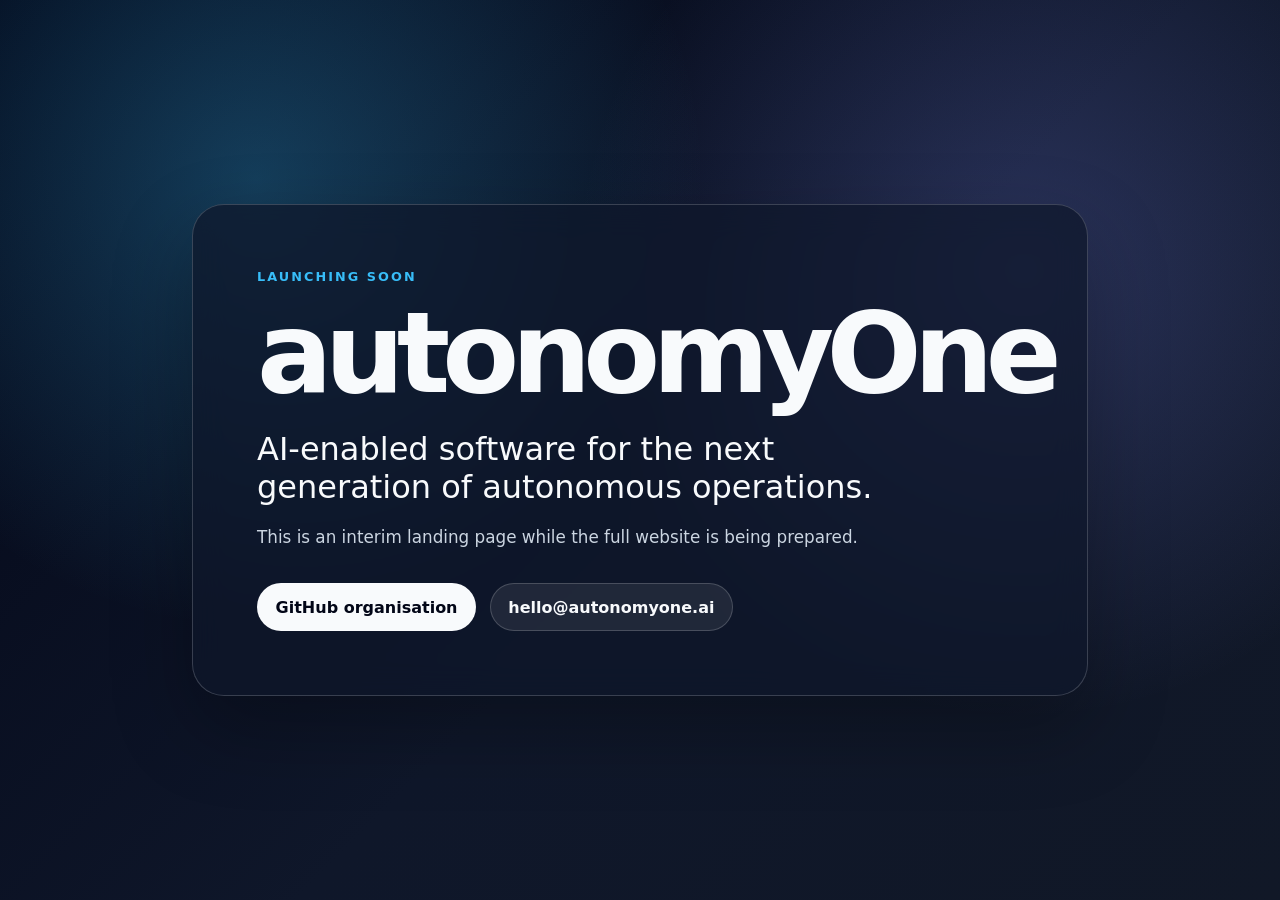
==== index.html @ 29d01a68 "chore: initial setup" ====
<!doctype html>
<html lang="en">
<head>
  <meta charset="utf-8">
  <meta name="viewport" content="width=device-width, initial-scale=1">
  <title>autonomyOne</title>
  <meta name="description" content="autonomyOne is building AI-enabled software. Our website is launching soon.">
  <meta property="og:title" content="autonomyOne">
  <meta property="og:description" content="AI-enabled software. Website launching soon.">
  <meta property="og:type" content="website">
  <meta property="og:url" content="https://autonomyone.ai/">
  <meta name="theme-color" content="#0f172a">
  <link rel="canonical" href="https://autonomyone.ai/">
  <link rel="stylesheet" href="styles.css">
</head>
<body>
  <main class="page-shell">
    <section class="hero" aria-labelledby="site-title">
      <p class="eyebrow">Launching soon</p>
      <h1 id="site-title">autonomyOne</h1>
      <p class="lede">AI-enabled software for the next generation of autonomous operations.</p>
      <p class="supporting">This is an interim landing page while the full website is being prepared.</p>
      <div class="actions" aria-label="Links">
        <a class="button primary" href="https://github.com/autonomyOne" rel="noopener">GitHub organisation</a>
        <a class="button secondary" href="mailto:hello@autonomyone.ai">hello@autonomyone.ai</a>
      </div>
    </section>
  </main>
</body>
</html>
---- styles.css ----
:root {
  color-scheme: light dark;
  --bg: #0f172a;
  --panel: rgba(15, 23, 42, 0.72);
  --text: #f8fafc;
  --muted: #cbd5e1;
  --accent: #38bdf8;
  --border: rgba(255, 255, 255, 0.18);
}

* {
  box-sizing: border-box;
}

body {
  margin: 0;
  min-height: 100vh;
  font-family: Inter, ui-sans-serif, system-ui, -apple-system, BlinkMacSystemFont, "Segoe UI", sans-serif;
  color: var(--text);
  background:
    radial-gradient(circle at 20% 20%, rgba(56, 189, 248, 0.28), transparent 28rem),
    radial-gradient(circle at 80% 30%, rgba(129, 140, 248, 0.24), transparent 28rem),
    linear-gradient(135deg, #020617 0%, var(--bg) 55%, #111827 100%);
}

.page-shell {
  min-height: 100vh;
  display: grid;
  place-items: center;
  padding: 2rem;
}

.hero {
  width: min(100%, 56rem);
  padding: clamp(2rem, 5vw, 4.5rem);
  border: 1px solid var(--border);
  border-radius: 2rem;
  background: var(--panel);
  box-shadow: 0 2rem 5rem rgba(0, 0, 0, 0.28);
  backdrop-filter: blur(16px);
}

.eyebrow {
  margin: 0 0 1rem;
  color: var(--accent);
  font-size: 0.8rem;
  font-weight: 700;
  letter-spacing: 0.16em;
  text-transform: uppercase;
}

h1 {
  margin: 0;
  font-size: clamp(3rem, 9vw, 7rem);
  line-height: 0.95;
  letter-spacing: -0.07em;
}

.lede {
  max-width: 42rem;
  margin: 1.5rem 0 0;
  font-size: clamp(1.3rem, 2.5vw, 2rem);
  line-height: 1.2;
}

.supporting {
  max-width: 38rem;
  margin: 1rem 0 0;
  color: var(--muted);
  font-size: 1.05rem;
  line-height: 1.7;
}

.actions {
  display: flex;
  flex-wrap: wrap;
  gap: 0.85rem;
  margin-top: 2rem;
}

.button {
  display: inline-flex;
  align-items: center;
  justify-content: center;
  min-height: 3rem;
  padding: 0.75rem 1.1rem;
  border: 1px solid var(--border);
  border-radius: 999px;
  color: var(--text);
  text-decoration: none;
  font-weight: 700;
}

.button.primary {
  background: var(--text);
  color: #020617;
}

.button.secondary {
  background: rgba(255, 255, 255, 0.08);
}

.button:focus-visible {
  outline: 3px solid var(--accent);
  outline-offset: 4px;
}

@media (max-width: 40rem) {
  .page-shell {
    padding: 1rem;
  }

  .hero {
    border-radius: 1.25rem;
  }

  .button {
    width: 100%;
  }
}
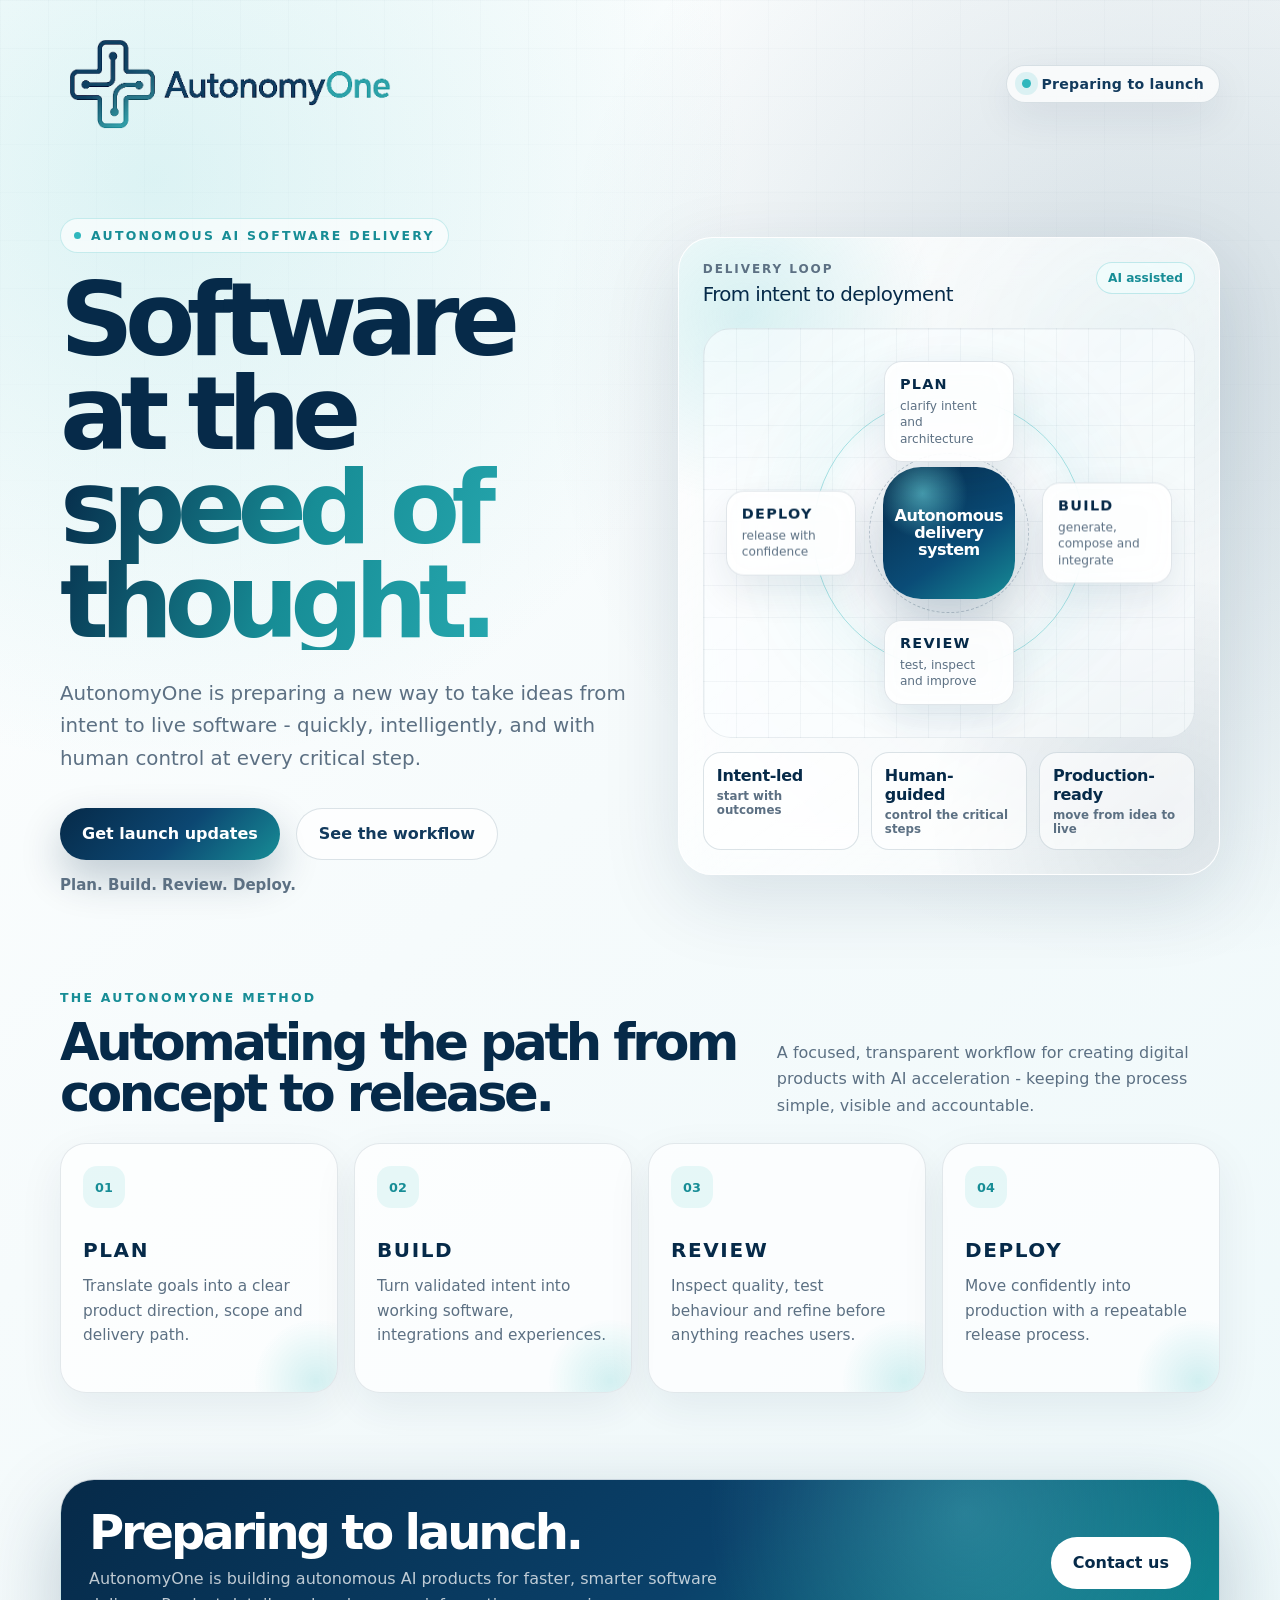
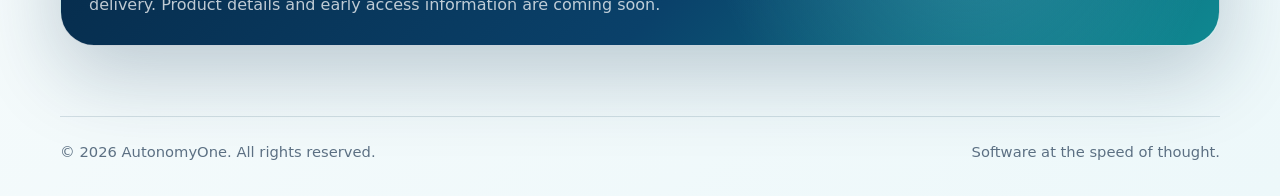
==== commit d6b62868: "chore: update index page" ====
--- a/index.html
+++ b/index.html
@@ -3,28 +3,703 @@
 <head>
   <meta charset="utf-8">
   <meta name="viewport" content="width=device-width, initial-scale=1">
-  <title>autonomyOne</title>
-  <meta name="description" content="autonomyOne is building AI-enabled software. Our website is launching soon.">
-  <meta property="og:title" content="autonomyOne">
-  <meta property="og:description" content="AI-enabled software. Website launching soon.">
-  <meta property="og:type" content="website">
-  <meta property="og:url" content="https://autonomyone.ai/">
-  <meta name="theme-color" content="#0f172a">
-  <link rel="canonical" href="https://autonomyone.ai/">
-  <link rel="stylesheet" href="styles.css">
+  <title>AutonomyOne | Software at the speed of thought</title>
+  <meta name="description" content="AutonomyOne is preparing to launch autonomous AI software delivery for planning, building, reviewing and deploying digital products.">
+  <meta name="theme-color" content="#062A49">
+  <link rel="icon" type="image/png" href="assets/favicon.png">
+  <style>
+    :root {
+      --ink: #062a49;
+      --ink-soft: #123a5d;
+      --muted: #5c7083;
+      --line: rgba(10, 56, 88, 0.14);
+      --white: #ffffff;
+      --mist: #f4fbfc;
+      --teal: #2fb7bd;
+      --teal-deep: #178d96;
+      --cyan: #72e2e7;
+      --glow: rgba(47, 183, 189, 0.22);
+      --shadow: 0 24px 80px rgba(6, 42, 73, 0.12);
+      --radius-xl: 34px;
+      --radius-md: 20px;
+    }
+
+    * {
+      box-sizing: border-box;
+    }
+
+    html {
+      scroll-behavior: smooth;
+    }
+
+    body {
+      margin: 0;
+      min-height: 100vh;
+      color: var(--ink);
+      font-family: Inter, ui-sans-serif, system-ui, -apple-system, BlinkMacSystemFont, "Segoe UI", sans-serif;
+      background:
+        radial-gradient(circle at 12% 10%, rgba(47, 183, 189, 0.16), transparent 30%),
+        radial-gradient(circle at 90% 20%, rgba(5, 48, 84, 0.15), transparent 33%),
+        linear-gradient(140deg, #ffffff 0%, #f6fbfc 45%, #edf8fa 100%);
+      overflow-x: hidden;
+    }
+
+    body::before {
+      content: "";
+      position: fixed;
+      inset: 0;
+      pointer-events: none;
+      background-image:
+        linear-gradient(rgba(6, 42, 73, 0.035) 1px, transparent 1px),
+        linear-gradient(90deg, rgba(6, 42, 73, 0.035) 1px, transparent 1px);
+      background-size: 48px 48px;
+      mask-image: linear-gradient(to bottom, rgba(0, 0, 0, 0.5), transparent 72%);
+    }
+
+    a {
+      color: inherit;
+      text-decoration: none;
+    }
+
+    .shell {
+      width: min(1160px, calc(100% - 40px));
+      margin: 0 auto;
+      position: relative;
+      z-index: 1;
+    }
+
+    .site-header {
+      display: flex;
+      align-items: center;
+      justify-content: space-between;
+      gap: 24px;
+      padding: 30px 0 22px;
+    }
+
+    .brand {
+      display: inline-flex;
+      align-items: center;
+      min-width: 0;
+    }
+
+    .brand img {
+      display: block;
+      width: min(340px, 70vw);
+      height: auto;
+    }
+
+    .header-pill {
+      display: inline-flex;
+      align-items: center;
+      gap: 10px;
+      white-space: nowrap;
+      border: 1px solid var(--line);
+      background: rgba(255, 255, 255, 0.72);
+      box-shadow: 0 14px 40px rgba(6, 42, 73, 0.08);
+      border-radius: 999px;
+      padding: 10px 15px;
+      color: var(--ink-soft);
+      font-size: 0.88rem;
+      font-weight: 700;
+      letter-spacing: 0.02em;
+      backdrop-filter: blur(14px);
+    }
+
+    .header-pill::before {
+      content: "";
+      width: 9px;
+      height: 9px;
+      border-radius: 99px;
+      background: var(--teal);
+      box-shadow: 0 0 0 7px rgba(47, 183, 189, 0.14);
+    }
+
+    .hero {
+      display: grid;
+      grid-template-columns: minmax(0, 1.03fr) minmax(360px, 0.97fr);
+      gap: 42px;
+      align-items: center;
+      padding: 58px 0 42px;
+    }
+
+    .eyebrow {
+      display: inline-flex;
+      align-items: center;
+      gap: 10px;
+      margin: 0 0 20px;
+      border: 1px solid rgba(47, 183, 189, 0.24);
+      background: rgba(255, 255, 255, 0.62);
+      color: var(--teal-deep);
+      border-radius: 999px;
+      padding: 9px 13px;
+      font-size: 0.78rem;
+      font-weight: 800;
+      letter-spacing: 0.18em;
+      text-transform: uppercase;
+    }
+
+    .eyebrow::before {
+      content: "";
+      width: 7px;
+      height: 7px;
+      border-radius: 99px;
+      background: var(--teal);
+    }
+
+    h1 {
+      margin: 0;
+      max-width: 820px;
+      font-size: clamp(3.2rem, 8vw, 6.4rem);
+      line-height: 0.92;
+      letter-spacing: -0.085em;
+      color: var(--ink);
+    }
+
+    .gradient-word {
+      display: inline-block;
+      color: transparent;
+      background: linear-gradient(110deg, var(--ink) 0%, var(--teal-deep) 42%, var(--teal) 100%);
+      -webkit-background-clip: text;
+      background-clip: text;
+    }
+
+    .lede {
+      max-width: 620px;
+      margin: 28px 0 0;
+      color: var(--muted);
+      font-size: clamp(1.05rem, 2vw, 1.24rem);
+      line-height: 1.65;
+    }
+
+    .cta-row {
+      display: flex;
+      flex-wrap: wrap;
+      align-items: center;
+      gap: 16px;
+      margin-top: 32px;
+    }
+
+    .button {
+      display: inline-flex;
+      align-items: center;
+      justify-content: center;
+      min-height: 52px;
+      border-radius: 999px;
+      padding: 0 22px;
+      font-weight: 800;
+      transition: transform 180ms ease, box-shadow 180ms ease, border-color 180ms ease;
+    }
+
+    .button.primary {
+      color: var(--white);
+      background: linear-gradient(135deg, var(--ink) 0%, #0c4772 54%, var(--teal-deep) 100%);
+      box-shadow: 0 18px 42px rgba(6, 42, 73, 0.24);
+    }
+
+    .button.secondary {
+      color: var(--ink-soft);
+      background: rgba(255, 255, 255, 0.72);
+      border: 1px solid var(--line);
+    }
+
+    .button:hover {
+      transform: translateY(-2px);
+    }
+
+    .button.primary:hover {
+      box-shadow: 0 22px 54px rgba(6, 42, 73, 0.28);
+    }
+
+    .micro {
+      color: var(--muted);
+      font-size: 0.94rem;
+      font-weight: 700;
+    }
+
+    .hero-panel {
+      position: relative;
+      border: 1px solid rgba(255, 255, 255, 0.78);
+      border-radius: var(--radius-xl);
+      padding: 24px;
+      background:
+        linear-gradient(145deg, rgba(255, 255, 255, 0.86), rgba(255, 255, 255, 0.48)),
+        radial-gradient(circle at 82% 16%, rgba(47, 183, 189, 0.16), transparent 34%);
+      box-shadow: var(--shadow);
+      backdrop-filter: blur(22px);
+      overflow: hidden;
+    }
+
+    .hero-panel::before {
+      content: "";
+      position: absolute;
+      inset: -1px;
+      background:
+        radial-gradient(circle at 12% 12%, rgba(47, 183, 189, 0.18), transparent 26%),
+        radial-gradient(circle at 90% 90%, rgba(6, 42, 73, 0.12), transparent 32%);
+      pointer-events: none;
+    }
+
+    .panel-top {
+      position: relative;
+      display: flex;
+      justify-content: space-between;
+      gap: 18px;
+      align-items: start;
+      padding-bottom: 22px;
+    }
+
+    .panel-label {
+      color: var(--muted);
+      font-size: 0.75rem;
+      font-weight: 900;
+      letter-spacing: 0.16em;
+      text-transform: uppercase;
+    }
+
+    .panel-title {
+      margin: 7px 0 0;
+      font-size: 1.24rem;
+      letter-spacing: -0.03em;
+    }
+
+    .pulse-chip {
+      border: 1px solid rgba(47, 183, 189, 0.26);
+      border-radius: 999px;
+      padding: 8px 11px;
+      background: rgba(240, 252, 253, 0.75);
+      color: var(--teal-deep);
+      font-size: 0.76rem;
+      font-weight: 900;
+    }
+
+    .loop {
+      position: relative;
+      min-height: 410px;
+      display: grid;
+      place-items: center;
+      border-radius: 28px;
+      background:
+        linear-gradient(rgba(6, 42, 73, 0.04) 1px, transparent 1px),
+        linear-gradient(90deg, rgba(6, 42, 73, 0.04) 1px, transparent 1px),
+        rgba(250, 254, 255, 0.62);
+      background-size: 32px 32px;
+      border: 1px solid rgba(6, 42, 73, 0.08);
+      overflow: hidden;
+    }
+
+    .loop::before,
+    .loop::after {
+      content: "";
+      position: absolute;
+      border-radius: 999px;
+      pointer-events: none;
+    }
+
+    .loop::before {
+      width: 270px;
+      height: 270px;
+      border: 1px solid rgba(47, 183, 189, 0.42);
+      box-shadow: inset 0 0 42px rgba(47, 183, 189, 0.09), 0 0 90px rgba(47, 183, 189, 0.12);
+    }
+
+    .loop::after {
+      width: 158px;
+      height: 158px;
+      border: 1px dashed rgba(6, 42, 73, 0.23);
+    }
+
+    .core {
+      position: relative;
+      z-index: 2;
+      display: grid;
+      place-items: center;
+      width: 132px;
+      height: 132px;
+      border-radius: 38px;
+      color: var(--white);
+      text-align: center;
+      font-weight: 900;
+      line-height: 1.08;
+      letter-spacing: -0.03em;
+      background:
+        radial-gradient(circle at 30% 20%, rgba(114, 226, 231, 0.58), transparent 32%),
+        linear-gradient(145deg, var(--ink) 0%, #0a4c77 60%, var(--teal-deep) 100%);
+      box-shadow: 0 24px 54px rgba(6, 42, 73, 0.24);
+    }
+
+    .node {
+      position: absolute;
+      z-index: 3;
+      width: 130px;
+      border-radius: 18px;
+      padding: 14px 15px;
+      background: rgba(255, 255, 255, 0.84);
+      border: 1px solid rgba(6, 42, 73, 0.12);
+      box-shadow: 0 16px 38px rgba(6, 42, 73, 0.09);
+      backdrop-filter: blur(14px);
+    }
+
+    .node strong {
+      display: block;
+      color: var(--ink);
+      font-size: 0.9rem;
+      letter-spacing: 0.09em;
+    }
+
+    .node span {
+      display: block;
+      margin-top: 6px;
+      color: var(--muted);
+      font-size: 0.76rem;
+      line-height: 1.35;
+    }
+
+    .node.plan { top: 32px; left: 50%; transform: translateX(-50%); }
+    .node.build { right: 22px; top: 50%; transform: translateY(-50%); }
+    .node.review { bottom: 32px; left: 50%; transform: translateX(-50%); }
+    .node.deploy { left: 22px; top: 50%; transform: translateY(-50%); }
+
+    .signal {
+      position: absolute;
+      z-index: 1;
+      width: 12px;
+      height: 12px;
+      border-radius: 999px;
+      background: var(--teal);
+      box-shadow: 0 0 0 10px rgba(47, 183, 189, 0.13), 0 0 38px rgba(47, 183, 189, 0.45);
+      animation: orbit 10s linear infinite;
+      transform-origin: 0 0;
+    }
+
+    .metric-row {
+      position: relative;
+      display: grid;
+      grid-template-columns: repeat(3, 1fr);
+      gap: 12px;
+      margin-top: 14px;
+    }
+
+    .metric {
+      border: 1px solid var(--line);
+      border-radius: 18px;
+      background: rgba(255, 255, 255, 0.64);
+      padding: 13px;
+    }
+
+    .metric b {
+      display: block;
+      font-size: 1rem;
+      letter-spacing: -0.02em;
+    }
+
+    .metric span {
+      display: block;
+      margin-top: 4px;
+      color: var(--muted);
+      font-size: 0.74rem;
+      font-weight: 700;
+    }
+
+    .section {
+      padding: 54px 0 34px;
+    }
+
+    .section-head {
+      display: grid;
+      grid-template-columns: minmax(0, 0.85fr) minmax(280px, 0.55fr);
+      gap: 32px;
+      align-items: end;
+      margin-bottom: 24px;
+    }
+
+    .kicker {
+      margin: 0 0 12px;
+      color: var(--teal-deep);
+      font-size: 0.78rem;
+      font-weight: 900;
+      letter-spacing: 0.18em;
+      text-transform: uppercase;
+    }
+
+    h2 {
+      margin: 0;
+      font-size: clamp(2rem, 4vw, 3.5rem);
+      line-height: 1;
+      letter-spacing: -0.065em;
+    }
+
+    .section-note {
+      margin: 0;
+      color: var(--muted);
+      line-height: 1.65;
+      font-size: 1rem;
+    }
+
+    .steps {
+      display: grid;
+      grid-template-columns: repeat(4, 1fr);
+      gap: 16px;
+    }
+
+    .step-card {
+      position: relative;
+      min-height: 250px;
+      border: 1px solid rgba(6, 42, 73, 0.1);
+      border-radius: 26px;
+      background: rgba(255, 255, 255, 0.66);
+      box-shadow: 0 16px 46px rgba(6, 42, 73, 0.07);
+      padding: 22px;
+      overflow: hidden;
+    }
+
+    .step-card::before {
+      content: "";
+      position: absolute;
+      inset: auto -44px -54px auto;
+      width: 130px;
+      height: 130px;
+      border-radius: 999px;
+      background: radial-gradient(circle, rgba(47, 183, 189, 0.2), transparent 68%);
+    }
+
+    .step-number {
+      display: inline-grid;
+      place-items: center;
+      width: 42px;
+      height: 42px;
+      border-radius: 14px;
+      color: var(--teal-deep);
+      background: rgba(47, 183, 189, 0.1);
+      font-size: 0.8rem;
+      font-weight: 900;
+    }
+
+    .step-card h3 {
+      margin: 30px 0 12px;
+      font-size: 1.25rem;
+      letter-spacing: 0.08em;
+    }
+
+    .step-card p {
+      margin: 0;
+      color: var(--muted);
+      line-height: 1.58;
+      font-size: 0.96rem;
+    }
+
+    .launch-strip {
+      display: flex;
+      align-items: center;
+      justify-content: space-between;
+      gap: 24px;
+      margin: 52px 0 70px;
+      border: 1px solid rgba(255, 255, 255, 0.78);
+      border-radius: var(--radius-xl);
+      padding: 28px;
+      color: var(--white);
+      background:
+        radial-gradient(circle at 78% 20%, rgba(114, 226, 231, 0.28), transparent 28%),
+        linear-gradient(135deg, var(--ink) 0%, #0a416a 55%, #0f8991 100%);
+      box-shadow: 0 28px 82px rgba(6, 42, 73, 0.23);
+    }
+
+    .launch-strip h2 {
+      font-size: clamp(1.8rem, 4vw, 3rem);
+    }
+
+    .launch-strip p {
+      margin: 10px 0 0;
+      max-width: 660px;
+      color: rgba(255, 255, 255, 0.74);
+      line-height: 1.6;
+    }
+
+    .launch-strip .button {
+      background: var(--white);
+      color: var(--ink);
+      box-shadow: none;
+      flex: 0 0 auto;
+    }
+
+    footer {
+      display: flex;
+      justify-content: space-between;
+      gap: 20px;
+      padding: 26px 0 36px;
+      border-top: 1px solid var(--line);
+      color: var(--muted);
+      font-size: 0.92rem;
+    }
+
+    @keyframes orbit {
+      0% { transform: rotate(0deg) translateX(135px); }
+      100% { transform: rotate(360deg) translateX(135px); }
+    }
+
+    @media (prefers-reduced-motion: reduce) {
+      * {
+        scroll-behavior: auto !important;
+        animation-duration: 0.01ms !important;
+        animation-iteration-count: 1 !important;
+        transition-duration: 0.01ms !important;
+      }
+    }
+
+    @media (max-width: 980px) {
+      .hero,
+      .section-head {
+        grid-template-columns: 1fr;
+      }
+
+      .hero {
+        padding-top: 34px;
+      }
+
+      .steps {
+        grid-template-columns: repeat(2, 1fr);
+      }
+    }
+
+    @media (max-width: 680px) {
+      .shell {
+        width: min(100% - 28px, 1160px);
+      }
+
+      .site-header {
+        align-items: flex-start;
+        flex-direction: column;
+      }
+
+      .hero {
+        grid-template-columns: 1fr;
+        gap: 28px;
+      }
+
+      h1 {
+        font-size: clamp(3rem, 15vw, 4.25rem);
+      }
+
+      .hero-panel {
+        padding: 16px;
+        border-radius: 26px;
+      }
+
+      .loop {
+        min-height: 470px;
+      }
+
+      .node.plan { top: 24px; }
+      .node.review { bottom: 24px; }
+      .node.build { right: 16px; }
+      .node.deploy { left: 16px; }
+
+      .metric-row,
+      .steps {
+        grid-template-columns: 1fr;
+      }
+
+      .launch-strip,
+      footer {
+        flex-direction: column;
+        align-items: flex-start;
+      }
+    }
+  </style>
 </head>
 <body>
-  <main class="page-shell">
-    <section class="hero" aria-labelledby="site-title">
-      <p class="eyebrow">Launching soon</p>
-      <h1 id="site-title">autonomyOne</h1>
-      <p class="lede">AI-enabled software for the next generation of autonomous operations.</p>
-      <p class="supporting">This is an interim landing page while the full website is being prepared.</p>
-      <div class="actions" aria-label="Links">
-        <a class="button primary" href="https://github.com/autonomyOne" rel="noopener">GitHub organisation</a>
-        <a class="button secondary" href="mailto:hello@autonomyone.ai">hello@autonomyone.ai</a>
-      </div>
-    </section>
-  </main>
+  <div class="shell">
+    <header class="site-header" aria-label="Site header">
+      <a class="brand" href="/" aria-label="AutonomyOne home">
+        <img src="assets/autonomyone-logo.png" alt="AutonomyOne">
+      </a>
+      <a class="header-pill" href="mailto:hello@autonomyone.ai?subject=AutonomyOne%20launch%20enquiry">Preparing to launch</a>
+    </header>
+
+    <main>
+      <section class="hero" aria-labelledby="hero-title">
+        <div class="hero-copy">
+          <p class="eyebrow">Autonomous AI software delivery</p>
+          <h1 id="hero-title">Software at the <span class="gradient-word">speed of thought.</span></h1>
+          <p class="lede">AutonomyOne is preparing a new way to take ideas from intent to live software - quickly, intelligently, and with human control at every critical step.</p>
+          <div class="cta-row">
+            <a class="button primary" href="mailto:hello@autonomyone.ai?subject=AutonomyOne%20launch%20enquiry">Get launch updates</a>
+            <a class="button secondary" href="#workflow">See the workflow</a>
+            <span class="micro">Plan. Build. Review. Deploy.</span>
+          </div>
+        </div>
+
+        <aside class="hero-panel" aria-label="AutonomyOne delivery loop">
+          <div class="panel-top">
+            <div>
+              <div class="panel-label">Delivery loop</div>
+              <p class="panel-title">From intent to deployment</p>
+            </div>
+            <div class="pulse-chip">AI assisted</div>
+          </div>
+
+          <div class="loop">
+            <div class="signal" aria-hidden="true"></div>
+            <div class="node plan"><strong>PLAN</strong><span>clarify intent and architecture</span></div>
+            <div class="node build"><strong>BUILD</strong><span>generate, compose and integrate</span></div>
+            <div class="node review"><strong>REVIEW</strong><span>test, inspect and improve</span></div>
+            <div class="node deploy"><strong>DEPLOY</strong><span>release with confidence</span></div>
+            <div class="core">Autonomous<br>delivery<br>system</div>
+          </div>
+
+          <div class="metric-row" aria-label="Product principles">
+            <div class="metric"><b>Intent-led</b><span>start with outcomes</span></div>
+            <div class="metric"><b>Human-guided</b><span>control the critical steps</span></div>
+            <div class="metric"><b>Production-ready</b><span>move from idea to live</span></div>
+          </div>
+        </aside>
+      </section>
+
+      <section id="workflow" class="section" aria-labelledby="workflow-title">
+        <div class="section-head">
+          <div>
+            <p class="kicker">The AutonomyOne method</p>
+            <h2 id="workflow-title">Automating the path from concept to release.</h2>
+          </div>
+          <p class="section-note">A focused, transparent workflow for creating digital products with AI acceleration - keeping the process simple, visible and accountable.</p>
+        </div>
+
+        <div class="steps">
+          <article class="step-card">
+            <span class="step-number">01</span>
+            <h3>PLAN</h3>
+            <p>Translate goals into a clear product direction, scope and delivery path.</p>
+          </article>
+          <article class="step-card">
+            <span class="step-number">02</span>
+            <h3>BUILD</h3>
+            <p>Turn validated intent into working software, integrations and experiences.</p>
+          </article>
+          <article class="step-card">
+            <span class="step-number">03</span>
+            <h3>REVIEW</h3>
+            <p>Inspect quality, test behaviour and refine before anything reaches users.</p>
+          </article>
+          <article class="step-card">
+            <span class="step-number">04</span>
+            <h3>DEPLOY</h3>
+            <p>Move confidently into production with a repeatable release process.</p>
+          </article>
+        </div>
+      </section>
+
+      <section class="launch-strip" aria-labelledby="launch-title">
+        <div>
+          <h2 id="launch-title">Preparing to launch.</h2>
+          <p>AutonomyOne is building autonomous AI products for faster, smarter software delivery. Product details and early access information are coming soon.</p>
+        </div>
+        <a class="button" href="mailto:hello@autonomyone.ai?subject=AutonomyOne%20early%20access">Contact us</a>
+      </section>
+    </main>
+
+    <footer>
+      <span>&copy; 2026 AutonomyOne. All rights reserved.</span>
+      <span>Software at the speed of thought.</span>
+    </footer>
+  </div>
 </body>
 </html>
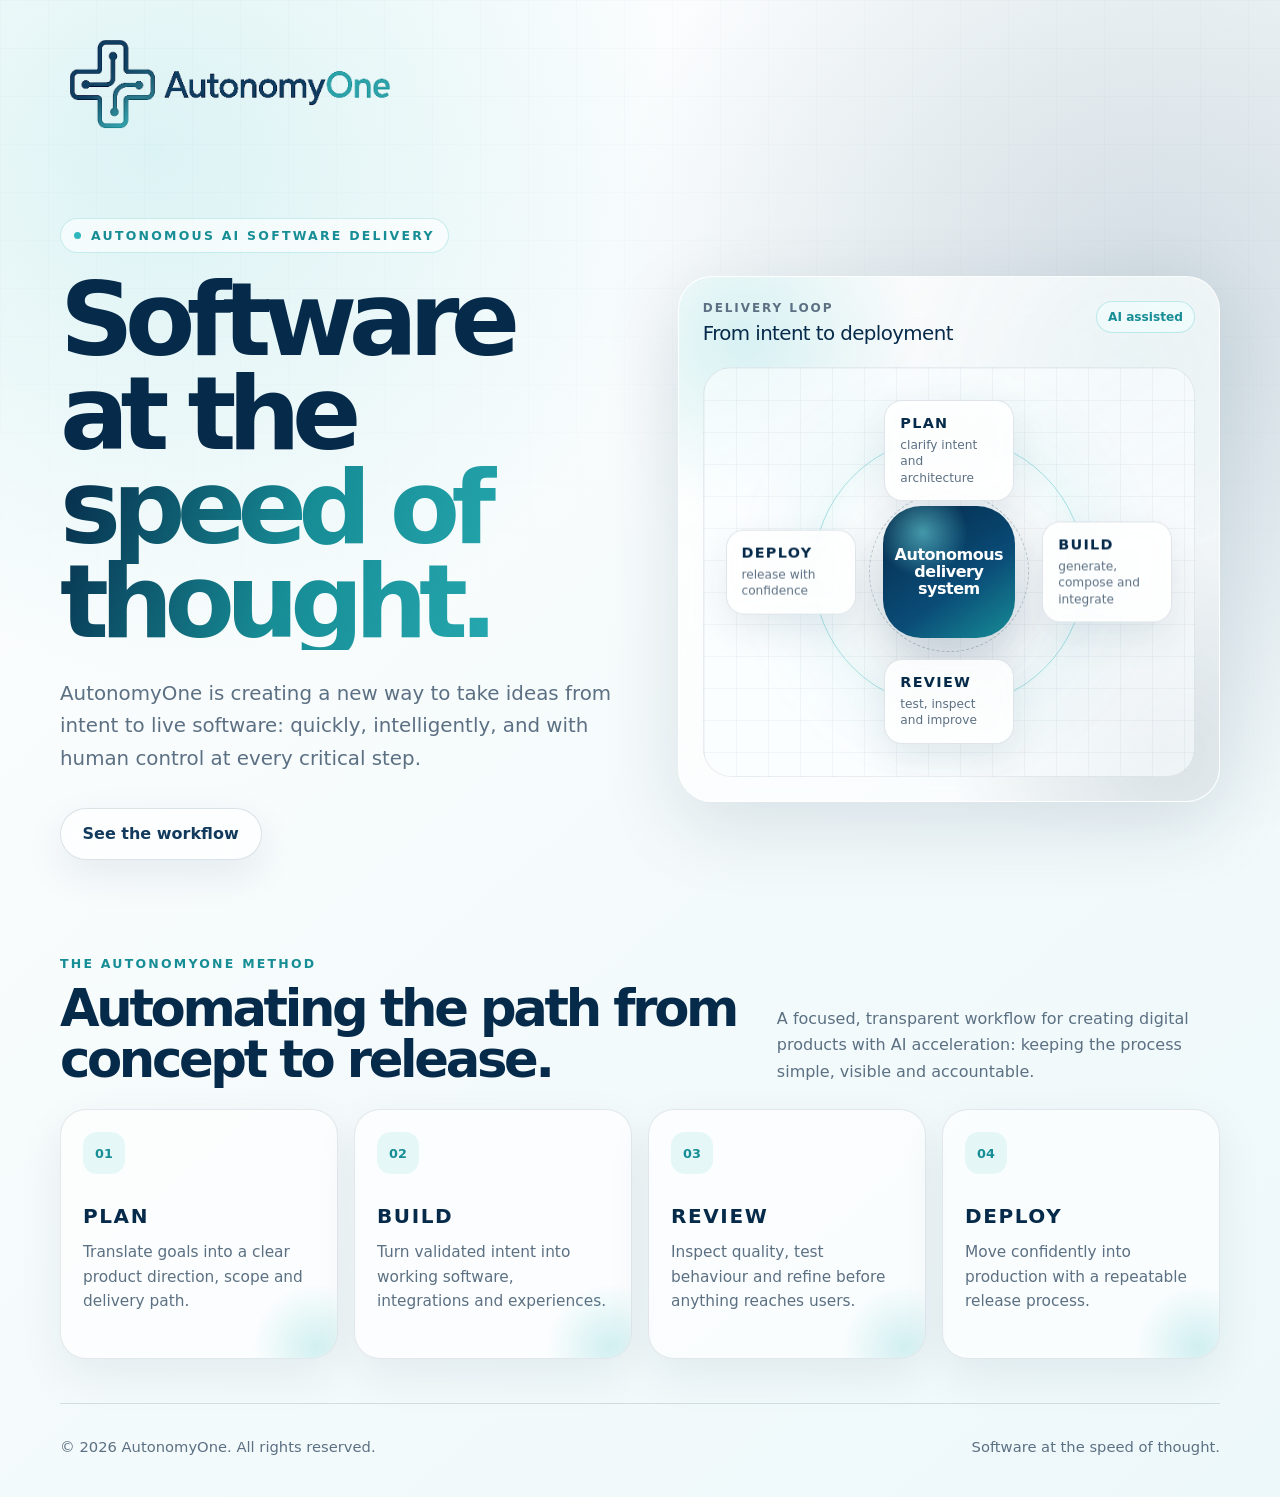
==== commit c1338e92: "chore: update index page" ====
--- a/index.html
+++ b/index.html
@@ -4,9 +4,10 @@
   <meta charset="utf-8">
   <meta name="viewport" content="width=device-width, initial-scale=1">
   <title>AutonomyOne | Software at the speed of thought</title>
-  <meta name="description" content="AutonomyOne is preparing to launch autonomous AI software delivery for planning, building, reviewing and deploying digital products.">
+  <meta name="description" content="AutonomyOne creates autonomous AI software delivery for planning, building, reviewing and deploying digital products.">
   <meta name="theme-color" content="#062A49">
   <link rel="icon" type="image/png" href="assets/favicon.png">
+
   <style>
     :root {
       --ink: #062a49;
@@ -14,14 +15,11 @@
       --muted: #5c7083;
       --line: rgba(10, 56, 88, 0.14);
       --white: #ffffff;
-      --mist: #f4fbfc;
       --teal: #2fb7bd;
       --teal-deep: #178d96;
       --cyan: #72e2e7;
-      --glow: rgba(47, 183, 189, 0.22);
       --shadow: 0 24px 80px rgba(6, 42, 73, 0.12);
       --radius-xl: 34px;
-      --radius-md: 20px;
     }
 
     * {
@@ -71,8 +69,7 @@
     .site-header {
       display: flex;
       align-items: center;
-      justify-content: space-between;
-      gap: 24px;
+      justify-content: flex-start;
       padding: 30px 0 22px;
     }
 
@@ -86,32 +83,6 @@
       display: block;
       width: min(340px, 70vw);
       height: auto;
-    }
-
-    .header-pill {
-      display: inline-flex;
-      align-items: center;
-      gap: 10px;
-      white-space: nowrap;
-      border: 1px solid var(--line);
-      background: rgba(255, 255, 255, 0.72);
-      box-shadow: 0 14px 40px rgba(6, 42, 73, 0.08);
-      border-radius: 999px;
-      padding: 10px 15px;
-      color: var(--ink-soft);
-      font-size: 0.88rem;
-      font-weight: 700;
-      letter-spacing: 0.02em;
-      backdrop-filter: blur(14px);
-    }
-
-    .header-pill::before {
-      content: "";
-      width: 9px;
-      height: 9px;
-      border-radius: 99px;
-      background: var(--teal);
-      box-shadow: 0 0 0 7px rgba(47, 183, 189, 0.14);
     }
 
     .hero {
@@ -190,30 +161,16 @@
       transition: transform 180ms ease, box-shadow 180ms ease, border-color 180ms ease;
     }
 
-    .button.primary {
-      color: var(--white);
-      background: linear-gradient(135deg, var(--ink) 0%, #0c4772 54%, var(--teal-deep) 100%);
-      box-shadow: 0 18px 42px rgba(6, 42, 73, 0.24);
-    }
-
     .button.secondary {
       color: var(--ink-soft);
       background: rgba(255, 255, 255, 0.72);
       border: 1px solid var(--line);
+      box-shadow: 0 14px 40px rgba(6, 42, 73, 0.08);
+      backdrop-filter: blur(14px);
     }
 
     .button:hover {
       transform: translateY(-2px);
-    }
-
-    .button.primary:hover {
-      box-shadow: 0 22px 54px rgba(6, 42, 73, 0.28);
-    }
-
-    .micro {
-      color: var(--muted);
-      font-size: 0.94rem;
-      font-weight: 700;
     }
 
     .hero-panel {
@@ -354,10 +311,29 @@
       line-height: 1.35;
     }
 
-    .node.plan { top: 32px; left: 50%; transform: translateX(-50%); }
-    .node.build { right: 22px; top: 50%; transform: translateY(-50%); }
-    .node.review { bottom: 32px; left: 50%; transform: translateX(-50%); }
-    .node.deploy { left: 22px; top: 50%; transform: translateY(-50%); }
+    .node.plan {
+      top: 32px;
+      left: 50%;
+      transform: translateX(-50%);
+    }
+
+    .node.build {
+      right: 22px;
+      top: 50%;
+      transform: translateY(-50%);
+    }
+
+    .node.review {
+      bottom: 32px;
+      left: 50%;
+      transform: translateX(-50%);
+    }
+
+    .node.deploy {
+      left: 22px;
+      top: 50%;
+      transform: translateY(-50%);
+    }
 
     .signal {
       position: absolute;
@@ -366,42 +342,15 @@
       height: 12px;
       border-radius: 999px;
       background: var(--teal);
-      box-shadow: 0 0 0 10px rgba(47, 183, 189, 0.13), 0 0 38px rgba(47, 183, 189, 0.45);
+      box-shadow:
+        0 0 0 10px rgba(47, 183, 189, 0.13),
+        0 0 38px rgba(47, 183, 189, 0.45);
       animation: orbit 10s linear infinite;
       transform-origin: 0 0;
     }
 
-    .metric-row {
-      position: relative;
-      display: grid;
-      grid-template-columns: repeat(3, 1fr);
-      gap: 12px;
-      margin-top: 14px;
-    }
-
-    .metric {
-      border: 1px solid var(--line);
-      border-radius: 18px;
-      background: rgba(255, 255, 255, 0.64);
-      padding: 13px;
-    }
-
-    .metric b {
-      display: block;
-      font-size: 1rem;
-      letter-spacing: -0.02em;
-    }
-
-    .metric span {
-      display: block;
-      margin-top: 4px;
-      color: var(--muted);
-      font-size: 0.74rem;
-      font-weight: 700;
-    }
-
     .section {
-      padding: 54px 0 34px;
+      padding: 54px 0 44px;
     }
 
     .section-head {
@@ -487,53 +436,24 @@
       font-size: 0.96rem;
     }
 
-    .launch-strip {
-      display: flex;
-      align-items: center;
-      justify-content: space-between;
-      gap: 24px;
-      margin: 52px 0 70px;
-      border: 1px solid rgba(255, 255, 255, 0.78);
-      border-radius: var(--radius-xl);
-      padding: 28px;
-      color: var(--white);
-      background:
-        radial-gradient(circle at 78% 20%, rgba(114, 226, 231, 0.28), transparent 28%),
-        linear-gradient(135deg, var(--ink) 0%, #0a416a 55%, #0f8991 100%);
-      box-shadow: 0 28px 82px rgba(6, 42, 73, 0.23);
-    }
-
-    .launch-strip h2 {
-      font-size: clamp(1.8rem, 4vw, 3rem);
-    }
-
-    .launch-strip p {
-      margin: 10px 0 0;
-      max-width: 660px;
-      color: rgba(255, 255, 255, 0.74);
-      line-height: 1.6;
-    }
-
-    .launch-strip .button {
-      background: var(--white);
-      color: var(--ink);
-      box-shadow: none;
-      flex: 0 0 auto;
-    }
-
     footer {
       display: flex;
       justify-content: space-between;
       gap: 20px;
-      padding: 26px 0 36px;
+      padding: 34px 0 42px;
       border-top: 1px solid var(--line);
       color: var(--muted);
       font-size: 0.92rem;
     }
 
     @keyframes orbit {
-      0% { transform: rotate(0deg) translateX(135px); }
-      100% { transform: rotate(360deg) translateX(135px); }
+      0% {
+        transform: rotate(0deg) translateX(135px);
+      }
+
+      100% {
+        transform: rotate(360deg) translateX(135px);
+      }
     }
 
     @media (prefers-reduced-motion: reduce) {
@@ -566,8 +486,7 @@
       }
 
       .site-header {
-        align-items: flex-start;
-        flex-direction: column;
+        padding-top: 24px;
       }
 
       .hero {
@@ -588,17 +507,26 @@
         min-height: 470px;
       }
 
-      .node.plan { top: 24px; }
-      .node.review { bottom: 24px; }
-      .node.build { right: 16px; }
-      .node.deploy { left: 16px; }
-
-      .metric-row,
+      .node.plan {
+        top: 24px;
+      }
+
+      .node.review {
+        bottom: 24px;
+      }
+
+      .node.build {
+        right: 16px;
+      }
+
+      .node.deploy {
+        left: 16px;
+      }
+
       .steps {
         grid-template-columns: 1fr;
       }
 
-      .launch-strip,
       footer {
         flex-direction: column;
         align-items: flex-start;
@@ -606,25 +534,31 @@
     }
   </style>
 </head>
+
 <body>
   <div class="shell">
     <header class="site-header" aria-label="Site header">
       <a class="brand" href="/" aria-label="AutonomyOne home">
         <img src="assets/autonomyone-logo.png" alt="AutonomyOne">
       </a>
-      <a class="header-pill" href="mailto:hello@autonomyone.ai?subject=AutonomyOne%20launch%20enquiry">Preparing to launch</a>
     </header>
 
     <main>
       <section class="hero" aria-labelledby="hero-title">
         <div class="hero-copy">
           <p class="eyebrow">Autonomous AI software delivery</p>
-          <h1 id="hero-title">Software at the <span class="gradient-word">speed of thought.</span></h1>
-          <p class="lede">AutonomyOne is preparing a new way to take ideas from intent to live software - quickly, intelligently, and with human control at every critical step.</p>
+
+          <h1 id="hero-title">
+            Software at the <span class="gradient-word">speed of thought.</span>
+          </h1>
+
+          <p class="lede">
+            AutonomyOne is creating a new way to take ideas from intent to live software:
+            quickly, intelligently, and with human control at every critical step.
+          </p>
+
           <div class="cta-row">
-            <a class="button primary" href="mailto:hello@autonomyone.ai?subject=AutonomyOne%20launch%20enquiry">Get launch updates</a>
             <a class="button secondary" href="#workflow">See the workflow</a>
-            <span class="micro">Plan. Build. Review. Deploy.</span>
           </div>
         </div>
 
@@ -634,22 +568,38 @@
               <div class="panel-label">Delivery loop</div>
               <p class="panel-title">From intent to deployment</p>
             </div>
+
             <div class="pulse-chip">AI assisted</div>
           </div>
 
           <div class="loop">
             <div class="signal" aria-hidden="true"></div>
-            <div class="node plan"><strong>PLAN</strong><span>clarify intent and architecture</span></div>
-            <div class="node build"><strong>BUILD</strong><span>generate, compose and integrate</span></div>
-            <div class="node review"><strong>REVIEW</strong><span>test, inspect and improve</span></div>
-            <div class="node deploy"><strong>DEPLOY</strong><span>release with confidence</span></div>
-            <div class="core">Autonomous<br>delivery<br>system</div>
-          </div>
-
-          <div class="metric-row" aria-label="Product principles">
-            <div class="metric"><b>Intent-led</b><span>start with outcomes</span></div>
-            <div class="metric"><b>Human-guided</b><span>control the critical steps</span></div>
-            <div class="metric"><b>Production-ready</b><span>move from idea to live</span></div>
+
+            <div class="node plan">
+              <strong>PLAN</strong>
+              <span>clarify intent and architecture</span>
+            </div>
+
+            <div class="node build">
+              <strong>BUILD</strong>
+              <span>generate, compose and integrate</span>
+            </div>
+
+            <div class="node review">
+              <strong>REVIEW</strong>
+              <span>test, inspect and improve</span>
+            </div>
+
+            <div class="node deploy">
+              <strong>DEPLOY</strong>
+              <span>release with confidence</span>
+            </div>
+
+            <div class="core">
+              Autonomous<br>
+              delivery<br>
+              system
+            </div>
           </div>
         </aside>
       </section>
@@ -660,7 +610,11 @@
             <p class="kicker">The AutonomyOne method</p>
             <h2 id="workflow-title">Automating the path from concept to release.</h2>
           </div>
-          <p class="section-note">A focused, transparent workflow for creating digital products with AI acceleration - keeping the process simple, visible and accountable.</p>
+
+          <p class="section-note">
+            A focused, transparent workflow for creating digital products with AI acceleration:
+            keeping the process simple, visible and accountable.
+          </p>
         </div>
 
         <div class="steps">
@@ -669,16 +623,19 @@
             <h3>PLAN</h3>
             <p>Translate goals into a clear product direction, scope and delivery path.</p>
           </article>
+
           <article class="step-card">
             <span class="step-number">02</span>
             <h3>BUILD</h3>
             <p>Turn validated intent into working software, integrations and experiences.</p>
           </article>
+
           <article class="step-card">
             <span class="step-number">03</span>
             <h3>REVIEW</h3>
             <p>Inspect quality, test behaviour and refine before anything reaches users.</p>
           </article>
+
           <article class="step-card">
             <span class="step-number">04</span>
             <h3>DEPLOY</h3>
@@ -686,14 +643,6 @@
           </article>
         </div>
       </section>
-
-      <section class="launch-strip" aria-labelledby="launch-title">
-        <div>
-          <h2 id="launch-title">Preparing to launch.</h2>
-          <p>AutonomyOne is building autonomous AI products for faster, smarter software delivery. Product details and early access information are coming soon.</p>
-        </div>
-        <a class="button" href="mailto:hello@autonomyone.ai?subject=AutonomyOne%20early%20access">Contact us</a>
-      </section>
     </main>
 
     <footer>
@@ -702,4 +651,4 @@
     </footer>
   </div>
 </body>
-</html>
+</html>
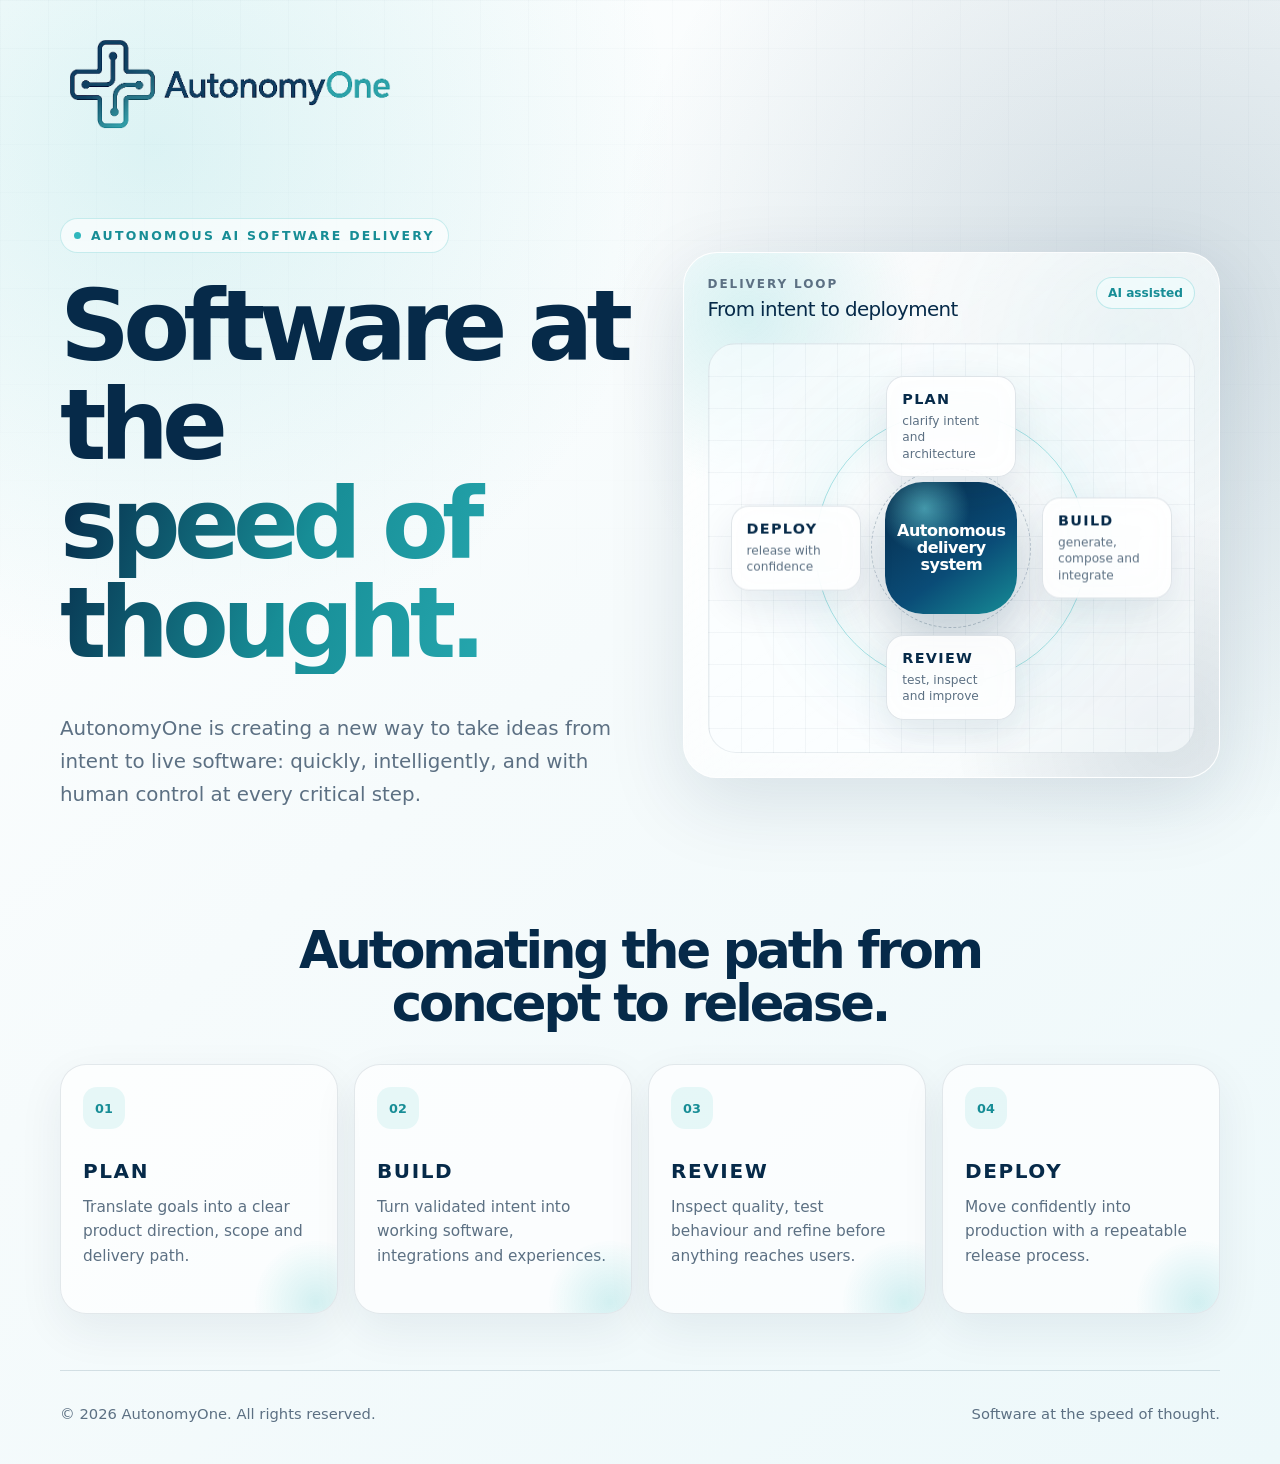
==== commit 21530e64: "chore: update index page" ====
--- a/index.html
+++ b/index.html
@@ -88,16 +88,16 @@
     .hero {
       display: grid;
       grid-template-columns: minmax(0, 1.03fr) minmax(360px, 0.97fr);
-      gap: 42px;
+      gap: 52px;
       align-items: center;
-      padding: 58px 0 42px;
+      padding: 58px 0 54px;
     }
 
     .eyebrow {
       display: inline-flex;
       align-items: center;
       gap: 10px;
-      margin: 0 0 20px;
+      margin: 0 0 24px;
       border: 1px solid rgba(47, 183, 189, 0.24);
       background: rgba(255, 255, 255, 0.62);
       color: var(--teal-deep);
@@ -115,14 +115,15 @@
       height: 7px;
       border-radius: 99px;
       background: var(--teal);
+      flex: 0 0 auto;
     }
 
     h1 {
       margin: 0;
       max-width: 820px;
-      font-size: clamp(3.2rem, 8vw, 6.4rem);
-      line-height: 0.92;
-      letter-spacing: -0.085em;
+      font-size: clamp(3.05rem, 7.6vw, 6.1rem);
+      line-height: 1.02;
+      letter-spacing: -0.07em;
       color: var(--ink);
     }
 
@@ -135,42 +136,11 @@
     }
 
     .lede {
-      max-width: 620px;
-      margin: 28px 0 0;
+      max-width: 650px;
+      margin: 38px 0 0;
       color: var(--muted);
       font-size: clamp(1.05rem, 2vw, 1.24rem);
-      line-height: 1.65;
-    }
-
-    .cta-row {
-      display: flex;
-      flex-wrap: wrap;
-      align-items: center;
-      gap: 16px;
-      margin-top: 32px;
-    }
-
-    .button {
-      display: inline-flex;
-      align-items: center;
-      justify-content: center;
-      min-height: 52px;
-      border-radius: 999px;
-      padding: 0 22px;
-      font-weight: 800;
-      transition: transform 180ms ease, box-shadow 180ms ease, border-color 180ms ease;
-    }
-
-    .button.secondary {
-      color: var(--ink-soft);
-      background: rgba(255, 255, 255, 0.72);
-      border: 1px solid var(--line);
-      box-shadow: 0 14px 40px rgba(6, 42, 73, 0.08);
-      backdrop-filter: blur(14px);
-    }
-
-    .button:hover {
-      transform: translateY(-2px);
+      line-height: 1.68;
     }
 
     .hero-panel {
@@ -227,6 +197,7 @@
       color: var(--teal-deep);
       font-size: 0.76rem;
       font-weight: 900;
+      white-space: nowrap;
     }
 
     .loop {
@@ -350,38 +321,20 @@
     }
 
     .section {
-      padding: 54px 0 44px;
+      padding: 58px 0 56px;
     }
 
     .section-head {
-      display: grid;
-      grid-template-columns: minmax(0, 0.85fr) minmax(280px, 0.55fr);
-      gap: 32px;
-      align-items: end;
-      margin-bottom: 24px;
-    }
-
-    .kicker {
-      margin: 0 0 12px;
-      color: var(--teal-deep);
-      font-size: 0.78rem;
-      font-weight: 900;
-      letter-spacing: 0.18em;
-      text-transform: uppercase;
+      max-width: 900px;
+      margin: 0 auto 34px;
+      text-align: center;
     }
 
     h2 {
       margin: 0;
-      font-size: clamp(2rem, 4vw, 3.5rem);
-      line-height: 1;
-      letter-spacing: -0.065em;
-    }
-
-    .section-note {
-      margin: 0;
-      color: var(--muted);
-      line-height: 1.65;
-      font-size: 1rem;
+      font-size: clamp(2.05rem, 4vw, 3.5rem);
+      line-height: 1.04;
+      letter-spacing: -0.06em;
     }
 
     .steps {
@@ -466,13 +419,14 @@
     }
 
     @media (max-width: 980px) {
-      .hero,
-      .section-head {
+      .hero {
         grid-template-columns: 1fr;
-      }
-
-      .hero {
+        gap: 38px;
         padding-top: 34px;
+      }
+
+      .hero-copy {
+        max-width: 760px;
       }
 
       .steps {
@@ -489,13 +443,23 @@
         padding-top: 24px;
       }
 
+      .brand img {
+        width: min(310px, 82vw);
+      }
+
       .hero {
-        grid-template-columns: 1fr;
-        gap: 28px;
+        gap: 30px;
+        padding: 34px 0 44px;
       }
 
       h1 {
-        font-size: clamp(3rem, 15vw, 4.25rem);
+        font-size: clamp(3rem, 14vw, 4.25rem);
+        line-height: 1.04;
+        letter-spacing: -0.055em;
+      }
+
+      .lede {
+        margin-top: 30px;
       }
 
       .hero-panel {
@@ -503,28 +467,65 @@
         border-radius: 26px;
       }
 
+      .panel-top {
+        flex-direction: column;
+        gap: 12px;
+      }
+
       .loop {
-        min-height: 470px;
-      }
-
-      .node.plan {
-        top: 24px;
-      }
-
-      .node.review {
-        bottom: 24px;
-      }
-
-      .node.build {
-        right: 16px;
-      }
-
+        min-height: auto;
+        display: flex;
+        flex-direction: column;
+        gap: 12px;
+        padding: 20px;
+      }
+
+      .loop::before,
+      .loop::after {
+        opacity: 0.28;
+      }
+
+      .signal {
+        display: none;
+      }
+
+      .core {
+        width: 100%;
+        height: auto;
+        min-height: 104px;
+        border-radius: 24px;
+        order: -1;
+      }
+
+      .node,
+      .node.plan,
+      .node.build,
+      .node.review,
       .node.deploy {
-        left: 16px;
+        position: relative;
+        inset: auto;
+        top: auto;
+        right: auto;
+        bottom: auto;
+        left: auto;
+        transform: none;
+        width: 100%;
+      }
+
+      .section {
+        padding: 44px 0 48px;
+      }
+
+      .section-head {
+        margin-bottom: 24px;
       }
 
       .steps {
         grid-template-columns: 1fr;
+      }
+
+      .step-card {
+        min-height: 210px;
       }
 
       footer {
@@ -556,10 +557,6 @@
             AutonomyOne is creating a new way to take ideas from intent to live software:
             quickly, intelligently, and with human control at every critical step.
           </p>
-
-          <div class="cta-row">
-            <a class="button secondary" href="#workflow">See the workflow</a>
-          </div>
         </div>
 
         <aside class="hero-panel" aria-label="AutonomyOne delivery loop">
@@ -606,15 +603,7 @@
 
       <section id="workflow" class="section" aria-labelledby="workflow-title">
         <div class="section-head">
-          <div>
-            <p class="kicker">The AutonomyOne method</p>
-            <h2 id="workflow-title">Automating the path from concept to release.</h2>
-          </div>
-
-          <p class="section-note">
-            A focused, transparent workflow for creating digital products with AI acceleration:
-            keeping the process simple, visible and accountable.
-          </p>
+          <h2 id="workflow-title">Automating the path from concept to release.</h2>
         </div>
 
         <div class="steps">
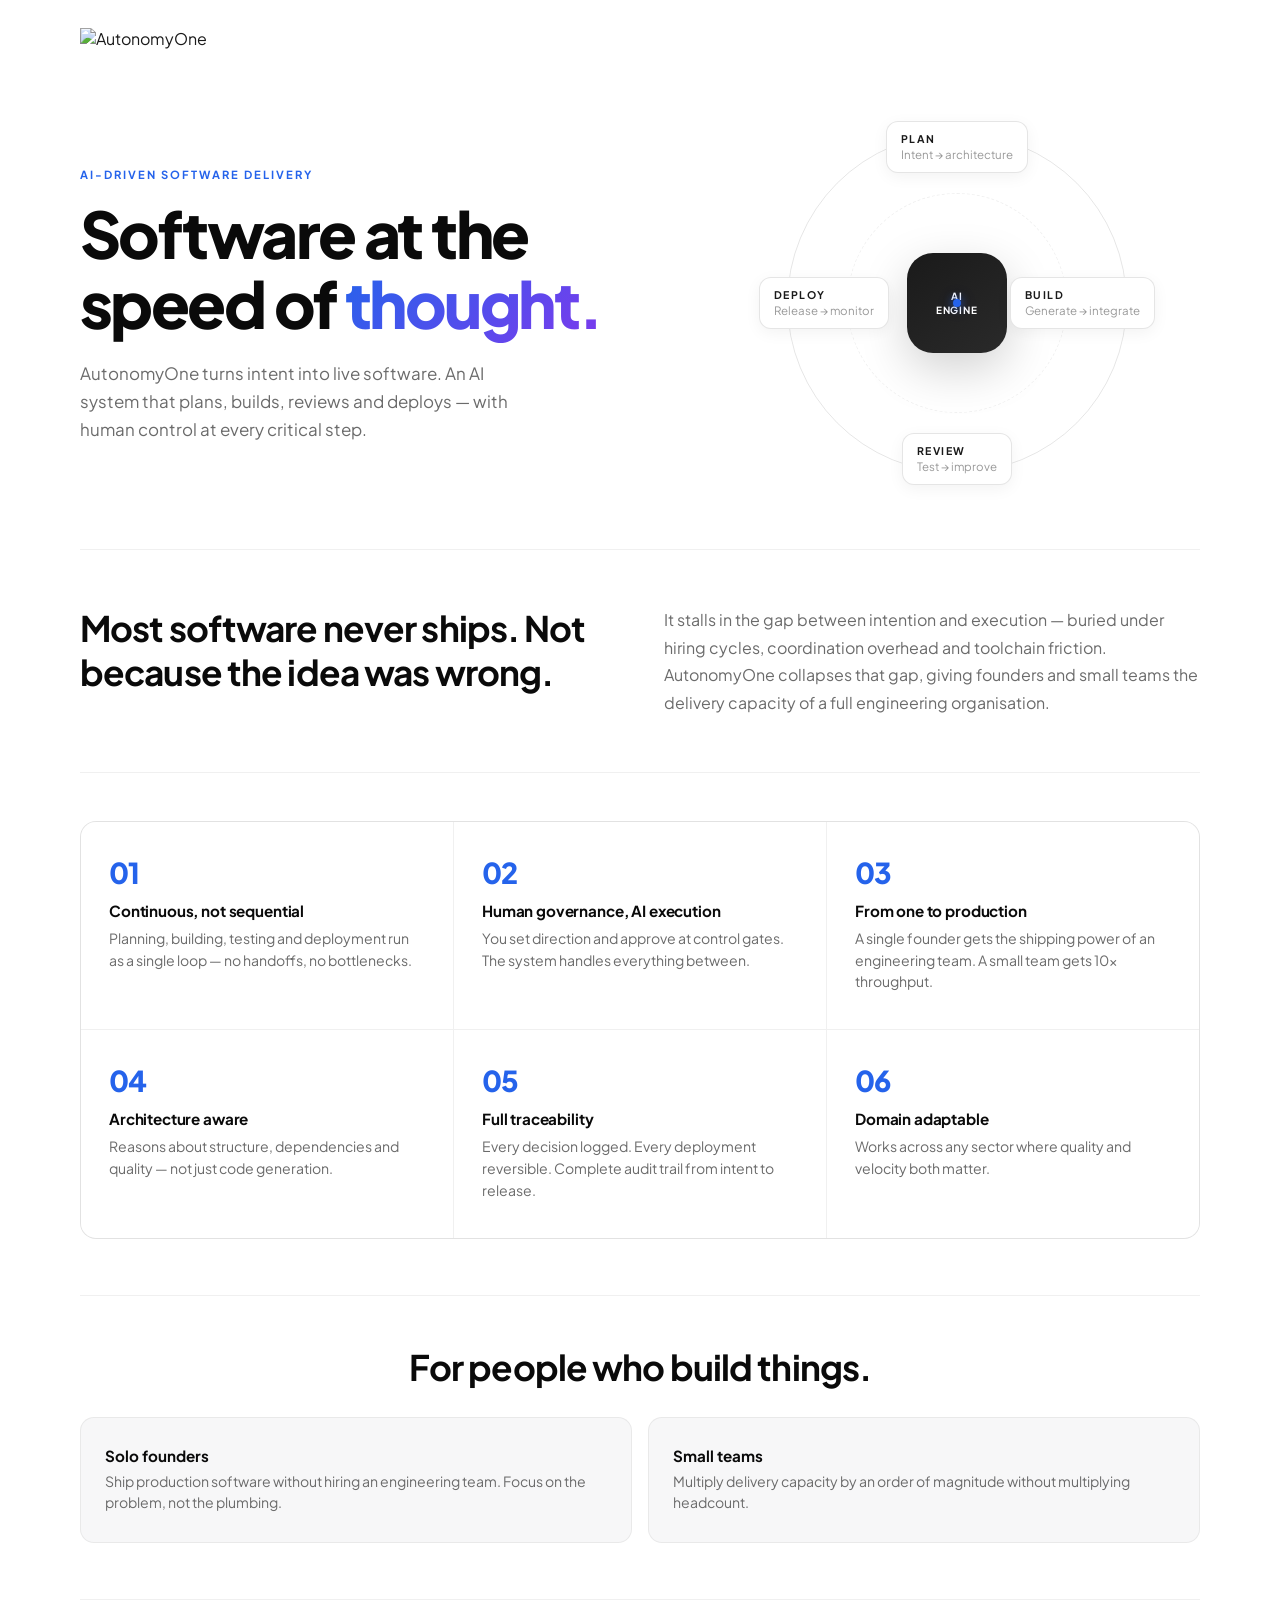
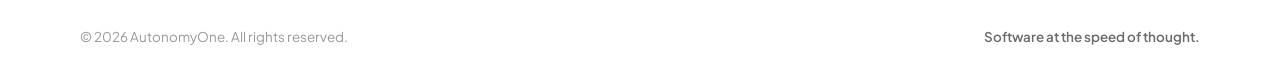
==== commit 46dfa80a: "chore: claude version update index page" ====
--- a/index.html
+++ b/index.html
@@ -4,640 +4,538 @@
   <meta charset="utf-8">
   <meta name="viewport" content="width=device-width, initial-scale=1">
   <title>AutonomyOne | Software at the speed of thought</title>
-  <meta name="description" content="AutonomyOne creates autonomous AI software delivery for planning, building, reviewing and deploying digital products.">
-  <meta name="theme-color" content="#062A49">
+  <meta name="description" content="AutonomyOne turns intent into live software through AI-driven planning, building, reviewing and deployment.">
+  <meta name="theme-color" content="#0a0a0a">
   <link rel="icon" type="image/png" href="assets/favicon.png">
+  <link rel="preconnect" href="https://fonts.googleapis.com">
+  <link rel="preconnect" href="https://fonts.gstatic.com" crossorigin>
+  <link href="https://fonts.googleapis.com/css2?family=Plus+Jakarta+Sans:wght@400;500;600;700;800&display=swap" rel="stylesheet">
 
   <style>
     :root {
-      --ink: #062a49;
-      --ink-soft: #123a5d;
-      --muted: #5c7083;
-      --line: rgba(10, 56, 88, 0.14);
-      --white: #ffffff;
-      --teal: #2fb7bd;
-      --teal-deep: #178d96;
-      --cyan: #72e2e7;
-      --shadow: 0 24px 80px rgba(6, 42, 73, 0.12);
-      --radius-xl: 34px;
-    }
-
-    * {
-      box-sizing: border-box;
-    }
-
-    html {
-      scroll-behavior: smooth;
-    }
+      --black: #0a0a0a;
+      --ink: #1a1a1a;
+      --ink-mid: #404040;
+      --muted: #6b6b6b;
+      --faint: #999;
+      --line: rgba(0,0,0,0.06);
+      --line-strong: rgba(0,0,0,0.1);
+      --accent: #2563eb;
+      --accent-soft: rgba(37,99,235,0.08);
+      --surface: #f7f7f8;
+      --white: #fff;
+    }
+
+    *,*::before,*::after{box-sizing:border-box;margin:0;padding:0}
+    html{scroll-behavior:smooth}
 
     body {
-      margin: 0;
-      min-height: 100vh;
+      font-family: 'Plus Jakarta Sans', system-ui, -apple-system, sans-serif;
       color: var(--ink);
-      font-family: Inter, ui-sans-serif, system-ui, -apple-system, BlinkMacSystemFont, "Segoe UI", sans-serif;
-      background:
-        radial-gradient(circle at 12% 10%, rgba(47, 183, 189, 0.16), transparent 30%),
-        radial-gradient(circle at 90% 20%, rgba(5, 48, 84, 0.15), transparent 33%),
-        linear-gradient(140deg, #ffffff 0%, #f6fbfc 45%, #edf8fa 100%);
+      background: var(--white);
       overflow-x: hidden;
-    }
-
-    body::before {
-      content: "";
-      position: fixed;
-      inset: 0;
-      pointer-events: none;
-      background-image:
-        linear-gradient(rgba(6, 42, 73, 0.035) 1px, transparent 1px),
-        linear-gradient(90deg, rgba(6, 42, 73, 0.035) 1px, transparent 1px);
-      background-size: 48px 48px;
-      mask-image: linear-gradient(to bottom, rgba(0, 0, 0, 0.5), transparent 72%);
-    }
-
-    a {
-      color: inherit;
-      text-decoration: none;
-    }
-
-    .shell {
-      width: min(1160px, calc(100% - 40px));
+      -webkit-font-smoothing: antialiased;
+      -moz-osx-font-smoothing: grayscale;
+    }
+
+    a{color:inherit;text-decoration:none}
+
+    .wrap {
+      width: min(1120px, calc(100% - 48px));
       margin: 0 auto;
-      position: relative;
-      z-index: 1;
-    }
-
-    .site-header {
-      display: flex;
-      align-items: center;
-      justify-content: flex-start;
-      padding: 30px 0 22px;
-    }
-
-    .brand {
-      display: inline-flex;
-      align-items: center;
-      min-width: 0;
-    }
+    }
+
+    /* ─── HEADER ─── */
+    .site-header { padding: 28px 0 0; }
 
     .brand img {
       display: block;
-      width: min(340px, 70vw);
+      width: min(260px, 56vw);
       height: auto;
     }
 
+    /* ─── HERO ─── */
     .hero {
       display: grid;
-      grid-template-columns: minmax(0, 1.03fr) minmax(360px, 0.97fr);
-      gap: 52px;
+      grid-template-columns: 1.1fr 0.9fr;
+      gap: 40px;
       align-items: center;
-      padding: 58px 0 54px;
+      padding: 64px 0 56px;
     }
 
     .eyebrow {
-      display: inline-flex;
-      align-items: center;
-      gap: 10px;
-      margin: 0 0 24px;
-      border: 1px solid rgba(47, 183, 189, 0.24);
-      background: rgba(255, 255, 255, 0.62);
-      color: var(--teal-deep);
-      border-radius: 999px;
-      padding: 9px 13px;
-      font-size: 0.78rem;
-      font-weight: 800;
+      display: inline-block;
+      font-size: 0.7rem;
+      font-weight: 700;
       letter-spacing: 0.18em;
       text-transform: uppercase;
-    }
-
-    .eyebrow::before {
-      content: "";
-      width: 7px;
-      height: 7px;
-      border-radius: 99px;
-      background: var(--teal);
-      flex: 0 0 auto;
+      color: var(--accent);
+      margin-bottom: 18px;
+      opacity: 0;
+      animation: fadeUp .5s ease forwards .15s;
     }
 
     h1 {
-      margin: 0;
-      max-width: 820px;
-      font-size: clamp(3.05rem, 7.6vw, 6.1rem);
-      line-height: 1.02;
-      letter-spacing: -0.07em;
-      color: var(--ink);
-    }
-
-    .gradient-word {
-      display: inline-block;
-      color: transparent;
-      background: linear-gradient(110deg, var(--ink) 0%, var(--teal-deep) 42%, var(--teal) 100%);
+      font-size: clamp(2.6rem, 5vw, 4rem);
+      font-weight: 800;
+      line-height: 1.08;
+      letter-spacing: -0.04em;
+      color: var(--black);
+      opacity: 0;
+      animation: fadeUp .6s ease forwards .25s;
+    }
+
+    h1 em {
+      font-style: normal;
+      background: linear-gradient(135deg, var(--accent), #7c3aed);
       -webkit-background-clip: text;
       background-clip: text;
+      color: transparent;
     }
 
     .lede {
-      max-width: 650px;
-      margin: 38px 0 0;
+      margin-top: 22px;
+      font-size: 1.06rem;
+      line-height: 1.65;
       color: var(--muted);
-      font-size: clamp(1.05rem, 2vw, 1.24rem);
-      line-height: 1.68;
-    }
-
-    .hero-panel {
+      max-width: 460px;
+      opacity: 0;
+      animation: fadeUp .6s ease forwards .38s;
+    }
+
+    /* ─── LOOP VISUAL ─── */
+    .hero-visual {
+      display: grid;
+      place-items: center;
+      opacity: 0;
+      animation: fadeIn .8s ease forwards .45s;
+    }
+
+    .loop-container {
       position: relative;
-      border: 1px solid rgba(255, 255, 255, 0.78);
-      border-radius: var(--radius-xl);
-      padding: 24px;
-      background:
-        linear-gradient(145deg, rgba(255, 255, 255, 0.86), rgba(255, 255, 255, 0.48)),
-        radial-gradient(circle at 82% 16%, rgba(47, 183, 189, 0.16), transparent 34%);
-      box-shadow: var(--shadow);
-      backdrop-filter: blur(22px);
+      width: 380px;
+      height: 380px;
+    }
+
+    .orbit {
+      position: absolute;
+      border-radius: 50%;
+      top: 50%; left: 50%;
+      transform: translate(-50%,-50%);
+    }
+
+    .orbit--outer {
+      width: 340px; height: 340px;
+      border: 1px solid var(--line-strong);
+    }
+    .orbit--mid {
+      width: 220px; height: 220px;
+      border: 1px dashed var(--line);
+    }
+
+    .loop-core {
+      position: absolute;
+      top: 50%; left: 50%;
+      transform: translate(-50%,-50%);
+      z-index: 2;
+      width: 100px; height: 100px;
+      border-radius: 26px;
+      display: grid;
+      place-items: center;
+      background: linear-gradient(145deg, var(--ink), #2a2a2a);
+      box-shadow: 0 16px 48px rgba(0,0,0,0.18);
+    }
+
+    .loop-core span {
+      font-size: 0.62rem;
+      font-weight: 700;
+      letter-spacing: 0.1em;
+      text-transform: uppercase;
+      color: #fff;
+      text-align: center;
+      line-height: 1.45;
+    }
+
+    .stage {
+      position: absolute;
+      z-index: 3;
+      background: var(--white);
+      border: 1px solid var(--line-strong);
+      border-radius: 12px;
+      padding: 10px 14px;
+      box-shadow: 0 4px 16px rgba(0,0,0,0.05);
+      white-space: nowrap;
+    }
+
+    .stage-label {
+      font-size: 0.66rem;
+      font-weight: 700;
+      letter-spacing: 0.14em;
+      text-transform: uppercase;
+      color: var(--ink);
+    }
+
+    .stage-sub {
+      font-size: 0.72rem;
+      color: var(--faint);
+      margin-top: 2px;
+    }
+
+    .stage--plan   { top: 8px; left: 50%; transform: translateX(-50%); }
+    .stage--build  { right: -8px; top: 50%; transform: translateY(-50%); }
+    .stage--review { bottom: 8px; left: 50%; transform: translateX(-50%); }
+    .stage--deploy { left: -8px; top: 50%; transform: translateY(-50%); }
+
+    .particle {
+      position: absolute;
+      top: 50%; left: 50%;
+      width: 8px; height: 8px;
+      margin: -4px 0 0 -4px;
+      z-index: 4;
+      animation: spin 14s linear infinite;
+    }
+
+    .particle::before {
+      content: "";
+      display: block;
+      width: 8px; height: 8px;
+      border-radius: 50%;
+      background: var(--accent);
+      box-shadow: 0 0 10px var(--accent), 0 0 28px rgba(37,99,235,0.2);
+    }
+
+    @keyframes spin {
+      from { transform: rotate(0deg) translateX(170px) rotate(0deg); }
+      to   { transform: rotate(360deg) translateX(170px) rotate(-360deg); }
+    }
+
+    /* ─── DIVIDER ─── */
+    .divider { height: 1px; background: var(--line); }
+
+    /* ─── MANIFESTO ─── */
+    .manifesto { padding: 56px 0; }
+
+    .manifesto-inner {
+      display: grid;
+      grid-template-columns: 1fr 1fr;
+      gap: 48px;
+      align-items: start;
+    }
+
+    .manifesto h2 {
+      font-size: clamp(1.6rem, 3vw, 2.2rem);
+      font-weight: 700;
+      line-height: 1.25;
+      letter-spacing: -0.025em;
+      color: var(--black);
+    }
+
+    .manifesto p {
+      font-size: 1rem;
+      line-height: 1.72;
+      color: var(--muted);
+    }
+
+    /* ─── SIGNALS ─── */
+    .signals { padding: 48px 0 56px; }
+
+    .signals-grid {
+      display: grid;
+      grid-template-columns: repeat(3, 1fr);
+      gap: 1px;
+      background: var(--line);
+      border: 1px solid var(--line);
+      border-radius: 16px;
       overflow: hidden;
     }
 
-    .hero-panel::before {
-      content: "";
-      position: absolute;
-      inset: -1px;
-      background:
-        radial-gradient(circle at 12% 12%, rgba(47, 183, 189, 0.18), transparent 26%),
-        radial-gradient(circle at 90% 90%, rgba(6, 42, 73, 0.12), transparent 32%);
-      pointer-events: none;
-    }
-
-    .panel-top {
-      position: relative;
+    .signal-cell {
+      padding: 36px 28px;
+      background: var(--white);
+    }
+
+    .signal-num {
+      font-size: 1.8rem;
+      font-weight: 800;
+      color: var(--accent);
+      line-height: 1;
+      letter-spacing: -0.04em;
+    }
+
+    .signal-cell h3 {
+      font-size: 0.95rem;
+      font-weight: 700;
+      letter-spacing: -0.01em;
+      margin-top: 14px;
+      color: var(--black);
+    }
+
+    .signal-cell p {
+      margin-top: 8px;
+      color: var(--muted);
+      font-size: 0.88rem;
+      line-height: 1.55;
+    }
+
+    /* ─── AUDIENCE ─── */
+    .audience { padding: 48px 0 56px; }
+
+    .audience h2 {
+      font-size: clamp(1.6rem, 3vw, 2.2rem);
+      font-weight: 700;
+      letter-spacing: -0.025em;
+      color: var(--black);
+      margin-bottom: 28px;
+      text-align: center;
+    }
+
+    .audience-items {
+      display: grid;
+      grid-template-columns: 1fr 1fr;
+      gap: 16px;
+    }
+
+    .audience-card {
+      padding: 28px 24px;
+      border-radius: 14px;
+      background: var(--surface);
+      border: 1px solid var(--line);
+    }
+
+    .audience-card h3 {
+      font-size: 0.95rem;
+      font-weight: 700;
+      margin-bottom: 6px;
+      color: var(--black);
+    }
+
+    .audience-card p {
+      color: var(--muted);
+      font-size: 0.88rem;
+      line-height: 1.55;
+    }
+
+    /* ─── FOOTER ─── */
+    footer {
+      border-top: 1px solid var(--line);
+      padding: 28px 0 36px;
       display: flex;
       justify-content: space-between;
-      gap: 18px;
-      align-items: start;
-      padding-bottom: 22px;
-    }
-
-    .panel-label {
+      align-items: center;
+      color: var(--faint);
+      font-size: 0.84rem;
+    }
+
+    footer .tagline {
+      font-weight: 600;
       color: var(--muted);
-      font-size: 0.75rem;
-      font-weight: 900;
-      letter-spacing: 0.16em;
-      text-transform: uppercase;
-    }
-
-    .panel-title {
-      margin: 7px 0 0;
-      font-size: 1.24rem;
-      letter-spacing: -0.03em;
-    }
-
-    .pulse-chip {
-      border: 1px solid rgba(47, 183, 189, 0.26);
-      border-radius: 999px;
-      padding: 8px 11px;
-      background: rgba(240, 252, 253, 0.75);
-      color: var(--teal-deep);
-      font-size: 0.76rem;
-      font-weight: 900;
-      white-space: nowrap;
-    }
-
-    .loop {
-      position: relative;
-      min-height: 410px;
-      display: grid;
-      place-items: center;
-      border-radius: 28px;
-      background:
-        linear-gradient(rgba(6, 42, 73, 0.04) 1px, transparent 1px),
-        linear-gradient(90deg, rgba(6, 42, 73, 0.04) 1px, transparent 1px),
-        rgba(250, 254, 255, 0.62);
-      background-size: 32px 32px;
-      border: 1px solid rgba(6, 42, 73, 0.08);
-      overflow: hidden;
-    }
-
-    .loop::before,
-    .loop::after {
-      content: "";
-      position: absolute;
-      border-radius: 999px;
-      pointer-events: none;
-    }
-
-    .loop::before {
-      width: 270px;
-      height: 270px;
-      border: 1px solid rgba(47, 183, 189, 0.42);
-      box-shadow: inset 0 0 42px rgba(47, 183, 189, 0.09), 0 0 90px rgba(47, 183, 189, 0.12);
-    }
-
-    .loop::after {
-      width: 158px;
-      height: 158px;
-      border: 1px dashed rgba(6, 42, 73, 0.23);
-    }
-
-    .core {
-      position: relative;
-      z-index: 2;
-      display: grid;
-      place-items: center;
-      width: 132px;
-      height: 132px;
-      border-radius: 38px;
-      color: var(--white);
-      text-align: center;
-      font-weight: 900;
-      line-height: 1.08;
-      letter-spacing: -0.03em;
-      background:
-        radial-gradient(circle at 30% 20%, rgba(114, 226, 231, 0.58), transparent 32%),
-        linear-gradient(145deg, var(--ink) 0%, #0a4c77 60%, var(--teal-deep) 100%);
-      box-shadow: 0 24px 54px rgba(6, 42, 73, 0.24);
-    }
-
-    .node {
-      position: absolute;
-      z-index: 3;
-      width: 130px;
-      border-radius: 18px;
-      padding: 14px 15px;
-      background: rgba(255, 255, 255, 0.84);
-      border: 1px solid rgba(6, 42, 73, 0.12);
-      box-shadow: 0 16px 38px rgba(6, 42, 73, 0.09);
-      backdrop-filter: blur(14px);
-    }
-
-    .node strong {
-      display: block;
-      color: var(--ink);
-      font-size: 0.9rem;
-      letter-spacing: 0.09em;
-    }
-
-    .node span {
-      display: block;
-      margin-top: 6px;
-      color: var(--muted);
-      font-size: 0.76rem;
-      line-height: 1.35;
-    }
-
-    .node.plan {
-      top: 32px;
-      left: 50%;
-      transform: translateX(-50%);
-    }
-
-    .node.build {
-      right: 22px;
-      top: 50%;
-      transform: translateY(-50%);
-    }
-
-    .node.review {
-      bottom: 32px;
-      left: 50%;
-      transform: translateX(-50%);
-    }
-
-    .node.deploy {
-      left: 22px;
-      top: 50%;
-      transform: translateY(-50%);
-    }
-
-    .signal {
-      position: absolute;
-      z-index: 1;
-      width: 12px;
-      height: 12px;
-      border-radius: 999px;
-      background: var(--teal);
-      box-shadow:
-        0 0 0 10px rgba(47, 183, 189, 0.13),
-        0 0 38px rgba(47, 183, 189, 0.45);
-      animation: orbit 10s linear infinite;
-      transform-origin: 0 0;
-    }
-
-    .section {
-      padding: 58px 0 56px;
-    }
-
-    .section-head {
-      max-width: 900px;
-      margin: 0 auto 34px;
-      text-align: center;
-    }
-
-    h2 {
-      margin: 0;
-      font-size: clamp(2.05rem, 4vw, 3.5rem);
-      line-height: 1.04;
-      letter-spacing: -0.06em;
-    }
-
-    .steps {
-      display: grid;
-      grid-template-columns: repeat(4, 1fr);
-      gap: 16px;
-    }
-
-    .step-card {
-      position: relative;
-      min-height: 250px;
-      border: 1px solid rgba(6, 42, 73, 0.1);
-      border-radius: 26px;
-      background: rgba(255, 255, 255, 0.66);
-      box-shadow: 0 16px 46px rgba(6, 42, 73, 0.07);
-      padding: 22px;
-      overflow: hidden;
-    }
-
-    .step-card::before {
-      content: "";
-      position: absolute;
-      inset: auto -44px -54px auto;
-      width: 130px;
-      height: 130px;
-      border-radius: 999px;
-      background: radial-gradient(circle, rgba(47, 183, 189, 0.2), transparent 68%);
-    }
-
-    .step-number {
-      display: inline-grid;
-      place-items: center;
-      width: 42px;
-      height: 42px;
-      border-radius: 14px;
-      color: var(--teal-deep);
-      background: rgba(47, 183, 189, 0.1);
-      font-size: 0.8rem;
-      font-weight: 900;
-    }
-
-    .step-card h3 {
-      margin: 30px 0 12px;
-      font-size: 1.25rem;
-      letter-spacing: 0.08em;
-    }
-
-    .step-card p {
-      margin: 0;
-      color: var(--muted);
-      line-height: 1.58;
-      font-size: 0.96rem;
-    }
-
-    footer {
-      display: flex;
-      justify-content: space-between;
-      gap: 20px;
-      padding: 34px 0 42px;
-      border-top: 1px solid var(--line);
-      color: var(--muted);
-      font-size: 0.92rem;
-    }
-
-    @keyframes orbit {
-      0% {
-        transform: rotate(0deg) translateX(135px);
-      }
-
-      100% {
-        transform: rotate(360deg) translateX(135px);
-      }
-    }
-
-    @media (prefers-reduced-motion: reduce) {
-      * {
-        scroll-behavior: auto !important;
-        animation-duration: 0.01ms !important;
-        animation-iteration-count: 1 !important;
-        transition-duration: 0.01ms !important;
-      }
-    }
-
-    @media (max-width: 980px) {
+    }
+
+    /* ─── ANIMATIONS ─── */
+    @keyframes fadeUp {
+      from { opacity:0; transform:translateY(14px) }
+      to   { opacity:1; transform:translateY(0) }
+    }
+    @keyframes fadeIn {
+      from { opacity:0 }
+      to   { opacity:1 }
+    }
+
+    .reveal {
+      opacity: 0;
+      transform: translateY(16px);
+      transition: opacity .5s ease, transform .5s ease;
+    }
+    .reveal.visible {
+      opacity: 1;
+      transform: translateY(0);
+    }
+
+    /* ─── RESPONSIVE ─── */
+    @media (max-width: 960px) {
       .hero {
         grid-template-columns: 1fr;
-        gap: 38px;
-        padding-top: 34px;
+        padding: 48px 0 40px;
+        gap: 32px;
       }
-
-      .hero-copy {
-        max-width: 760px;
+      .hero-visual { order: -1; }
+      .loop-container { width: 320px; height: 320px; }
+      .orbit--outer { width: 280px; height: 280px; }
+      .orbit--mid { width: 180px; height: 180px; }
+      .loop-core { width: 86px; height: 86px; border-radius: 22px; }
+      .loop-core span { font-size: 0.56rem; }
+      @keyframes spin {
+        from { transform: rotate(0deg) translateX(140px) rotate(0deg); }
+        to   { transform: rotate(360deg) translateX(140px) rotate(-360deg); }
       }
-
-      .steps {
-        grid-template-columns: repeat(2, 1fr);
+      .signals-grid { grid-template-columns: 1fr 1fr; }
+    }
+
+    @media (max-width: 640px) {
+      .wrap { width: calc(100% - 28px); }
+      .hero { padding: 36px 0 32px; }
+      .loop-container { width: 270px; height: 270px; }
+      .orbit--outer { width: 240px; height: 240px; }
+      .orbit--mid { width: 154px; height: 154px; }
+      .loop-core { width: 74px; height: 74px; border-radius: 18px; }
+      @keyframes spin {
+        from { transform: rotate(0deg) translateX(120px) rotate(0deg); }
+        to   { transform: rotate(360deg) translateX(120px) rotate(-360deg); }
       }
-    }
-
-    @media (max-width: 680px) {
-      .shell {
-        width: min(100% - 28px, 1160px);
-      }
-
-      .site-header {
-        padding-top: 24px;
-      }
-
-      .brand img {
-        width: min(310px, 82vw);
-      }
-
-      .hero {
-        gap: 30px;
-        padding: 34px 0 44px;
-      }
-
-      h1 {
-        font-size: clamp(3rem, 14vw, 4.25rem);
-        line-height: 1.04;
-        letter-spacing: -0.055em;
-      }
-
-      .lede {
-        margin-top: 30px;
-      }
-
-      .hero-panel {
-        padding: 16px;
-        border-radius: 26px;
-      }
-
-      .panel-top {
-        flex-direction: column;
-        gap: 12px;
-      }
-
-      .loop {
-        min-height: auto;
-        display: flex;
-        flex-direction: column;
-        gap: 12px;
-        padding: 20px;
-      }
-
-      .loop::before,
-      .loop::after {
-        opacity: 0.28;
-      }
-
-      .signal {
-        display: none;
-      }
-
-      .core {
-        width: 100%;
-        height: auto;
-        min-height: 104px;
-        border-radius: 24px;
-        order: -1;
-      }
-
-      .node,
-      .node.plan,
-      .node.build,
-      .node.review,
-      .node.deploy {
-        position: relative;
-        inset: auto;
-        top: auto;
-        right: auto;
-        bottom: auto;
-        left: auto;
-        transform: none;
-        width: 100%;
-      }
-
-      .section {
-        padding: 44px 0 48px;
-      }
-
-      .section-head {
-        margin-bottom: 24px;
-      }
-
-      .steps {
-        grid-template-columns: 1fr;
-      }
-
-      .step-card {
-        min-height: 210px;
-      }
-
-      footer {
-        flex-direction: column;
-        align-items: flex-start;
+      .manifesto { padding: 40px 0; }
+      .manifesto-inner { grid-template-columns: 1fr; gap: 16px; }
+      .signals { padding: 36px 0 40px; }
+      .signals-grid { grid-template-columns: 1fr; }
+      .audience { padding: 36px 0 40px; }
+      .audience-items { grid-template-columns: 1fr; }
+      footer { flex-direction: column; align-items: flex-start; gap: 6px; }
+    }
+
+    @media (prefers-reduced-motion: reduce) {
+      *,*::before,*::after {
+        animation-duration: .01ms !important;
+        animation-iteration-count: 1 !important;
+        transition-duration: .01ms !important;
       }
     }
   </style>
 </head>
 
 <body>
-  <div class="shell">
-    <header class="site-header" aria-label="Site header">
-      <a class="brand" href="/" aria-label="AutonomyOne home">
-        <img src="assets/autonomyone-logo.png" alt="AutonomyOne">
-      </a>
-    </header>
-
-    <main>
-      <section class="hero" aria-labelledby="hero-title">
-        <div class="hero-copy">
-          <p class="eyebrow">Autonomous AI software delivery</p>
-
-          <h1 id="hero-title">
-            Software at the <span class="gradient-word">speed of thought.</span>
-          </h1>
-
-          <p class="lede">
-            AutonomyOne is creating a new way to take ideas from intent to live software:
-            quickly, intelligently, and with human control at every critical step.
-          </p>
-        </div>
-
-        <aside class="hero-panel" aria-label="AutonomyOne delivery loop">
-          <div class="panel-top">
-            <div>
-              <div class="panel-label">Delivery loop</div>
-              <p class="panel-title">From intent to deployment</p>
-            </div>
-
-            <div class="pulse-chip">AI assisted</div>
+
+<div class="wrap">
+
+  <header class="site-header">
+    <a class="brand" href="/" aria-label="AutonomyOne home">
+      <img src="assets/a1-logo-large.png" alt="AutonomyOne">
+    </a>
+  </header>
+
+  <main>
+
+    <section class="hero">
+      <div class="hero-copy">
+        <p class="eyebrow">AI-driven software delivery</p>
+        <h1>Software at the<br>speed of <em>thought.</em></h1>
+        <p class="lede">
+          AutonomyOne turns intent into live software. An AI system that
+          plans, builds, reviews and deploys — with human control at
+          every critical step.
+        </p>
+      </div>
+
+      <div class="hero-visual" aria-label="Delivery loop">
+        <div class="loop-container">
+          <div class="orbit orbit--outer"></div>
+          <div class="orbit orbit--mid"></div>
+          <div class="loop-core"><span>AI<br>Engine</span></div>
+
+          <div class="stage stage--plan">
+            <div class="stage-label">Plan</div>
+            <div class="stage-sub">Intent → architecture</div>
           </div>
-
-          <div class="loop">
-            <div class="signal" aria-hidden="true"></div>
-
-            <div class="node plan">
-              <strong>PLAN</strong>
-              <span>clarify intent and architecture</span>
-            </div>
-
-            <div class="node build">
-              <strong>BUILD</strong>
-              <span>generate, compose and integrate</span>
-            </div>
-
-            <div class="node review">
-              <strong>REVIEW</strong>
-              <span>test, inspect and improve</span>
-            </div>
-
-            <div class="node deploy">
-              <strong>DEPLOY</strong>
-              <span>release with confidence</span>
-            </div>
-
-            <div class="core">
-              Autonomous<br>
-              delivery<br>
-              system
-            </div>
+          <div class="stage stage--build">
+            <div class="stage-label">Build</div>
+            <div class="stage-sub">Generate → integrate</div>
           </div>
-        </aside>
-      </section>
-
-      <section id="workflow" class="section" aria-labelledby="workflow-title">
-        <div class="section-head">
-          <h2 id="workflow-title">Automating the path from concept to release.</h2>
-        </div>
-
-        <div class="steps">
-          <article class="step-card">
-            <span class="step-number">01</span>
-            <h3>PLAN</h3>
-            <p>Translate goals into a clear product direction, scope and delivery path.</p>
-          </article>
-
-          <article class="step-card">
-            <span class="step-number">02</span>
-            <h3>BUILD</h3>
-            <p>Turn validated intent into working software, integrations and experiences.</p>
-          </article>
-
-          <article class="step-card">
-            <span class="step-number">03</span>
-            <h3>REVIEW</h3>
-            <p>Inspect quality, test behaviour and refine before anything reaches users.</p>
-          </article>
-
-          <article class="step-card">
-            <span class="step-number">04</span>
-            <h3>DEPLOY</h3>
-            <p>Move confidently into production with a repeatable release process.</p>
-          </article>
-        </div>
-      </section>
-    </main>
-
-    <footer>
-      <span>&copy; 2026 AutonomyOne. All rights reserved.</span>
-      <span>Software at the speed of thought.</span>
-    </footer>
-  </div>
+          <div class="stage stage--review">
+            <div class="stage-label">Review</div>
+            <div class="stage-sub">Test → improve</div>
+          </div>
+          <div class="stage stage--deploy">
+            <div class="stage-label">Deploy</div>
+            <div class="stage-sub">Release → monitor</div>
+          </div>
+
+          <div class="particle" aria-hidden="true"></div>
+        </div>
+      </div>
+    </section>
+
+    <div class="divider"></div>
+
+    <section class="manifesto reveal">
+      <div class="manifesto-inner">
+        <h2>Most software never ships. Not because the idea was wrong.</h2>
+        <p>
+          It stalls in the gap between intention and execution — buried under
+          hiring cycles, coordination overhead and toolchain friction. AutonomyOne
+          collapses that gap, giving founders and small teams the delivery
+          capacity of a full engineering organisation.
+        </p>
+      </div>
+    </section>
+
+    <div class="divider"></div>
+
+    <section class="signals reveal">
+      <div class="signals-grid">
+        <div class="signal-cell">
+          <div class="signal-num">01</div>
+          <h3>Continuous, not sequential</h3>
+          <p>Planning, building, testing and deployment run as a single loop — no handoffs, no bottlenecks.</p>
+        </div>
+        <div class="signal-cell">
+          <div class="signal-num">02</div>
+          <h3>Human governance, AI execution</h3>
+          <p>You set direction and approve at control gates. The system handles everything between.</p>
+        </div>
+        <div class="signal-cell">
+          <div class="signal-num">03</div>
+          <h3>From one to production</h3>
+          <p>A single founder gets the shipping power of an engineering team. A small team gets 10x throughput.</p>
+        </div>
+        <div class="signal-cell">
+          <div class="signal-num">04</div>
+          <h3>Architecture aware</h3>
+          <p>Reasons about structure, dependencies and quality — not just code generation.</p>
+        </div>
+        <div class="signal-cell">
+          <div class="signal-num">05</div>
+          <h3>Full traceability</h3>
+          <p>Every decision logged. Every deployment reversible. Complete audit trail from intent to release.</p>
+        </div>
+        <div class="signal-cell">
+          <div class="signal-num">06</div>
+          <h3>Domain adaptable</h3>
+          <p>Works across any sector where quality and velocity both matter.</p>
+        </div>
+      </div>
+    </section>
+
+    <div class="divider"></div>
+
+    <section class="audience reveal">
+      <h2>For people who build things.</h2>
+      <div class="audience-items">
+        <div class="audience-card">
+          <h3>Solo founders</h3>
+          <p>Ship production software without hiring an engineering team. Focus on the problem, not the plumbing.</p>
+        </div>
+        <div class="audience-card">
+          <h3>Small teams</h3>
+          <p>Multiply delivery capacity by an order of magnitude without multiplying headcount.</p>
+        </div>
+      </div>
+    </section>
+
+  </main>
+
+  <footer>
+    <span>&copy; 2026 AutonomyOne. All rights reserved.</span>
+    <span class="tagline">Software at the speed of thought.</span>
+  </footer>
+
+</div>
+
+<script>
+  const obs = new IntersectionObserver(entries => {
+    entries.forEach(e => {
+      if (e.isIntersecting) { e.target.classList.add('visible'); obs.unobserve(e.target); }
+    });
+  }, { threshold: 0.12 });
+  document.querySelectorAll('.reveal').forEach(el => obs.observe(el));
+</script>
+
 </body>
 </html>
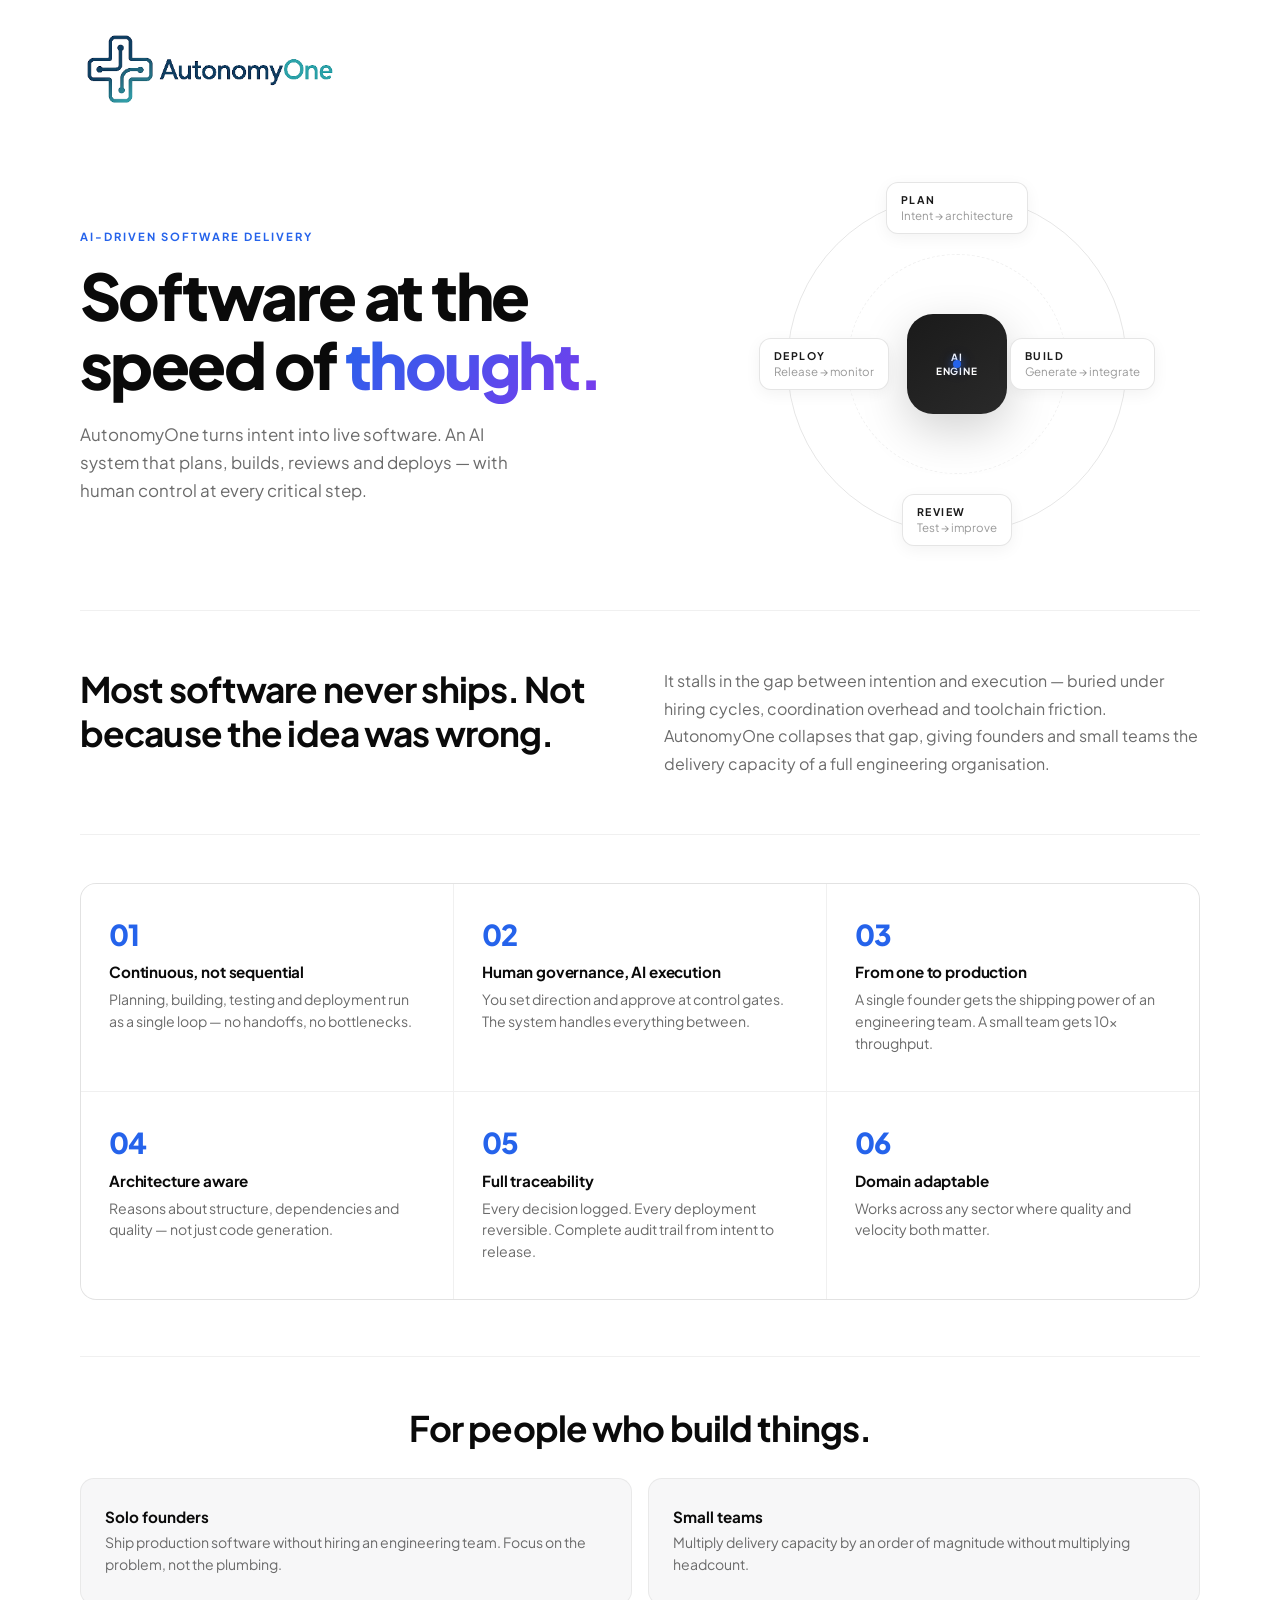
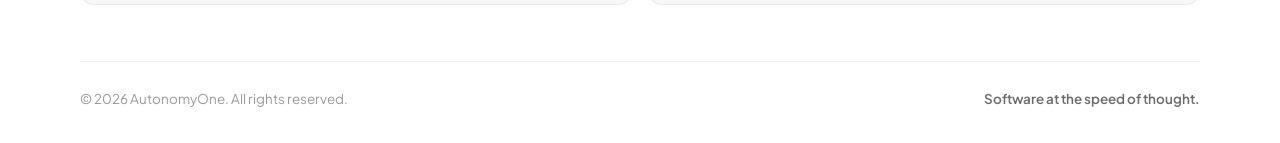
==== commit 40f1fff4: "fix/incorrect path" ====
--- a/index.html
+++ b/index.html
@@ -407,7 +407,7 @@
 
   <header class="site-header">
     <a class="brand" href="/" aria-label="AutonomyOne home">
-      <img src="assets/a1-logo-large.png" alt="AutonomyOne">
+      <img src="assets/autonomyone-logo.png" alt="AutonomyOne">
     </a>
   </header>
 
